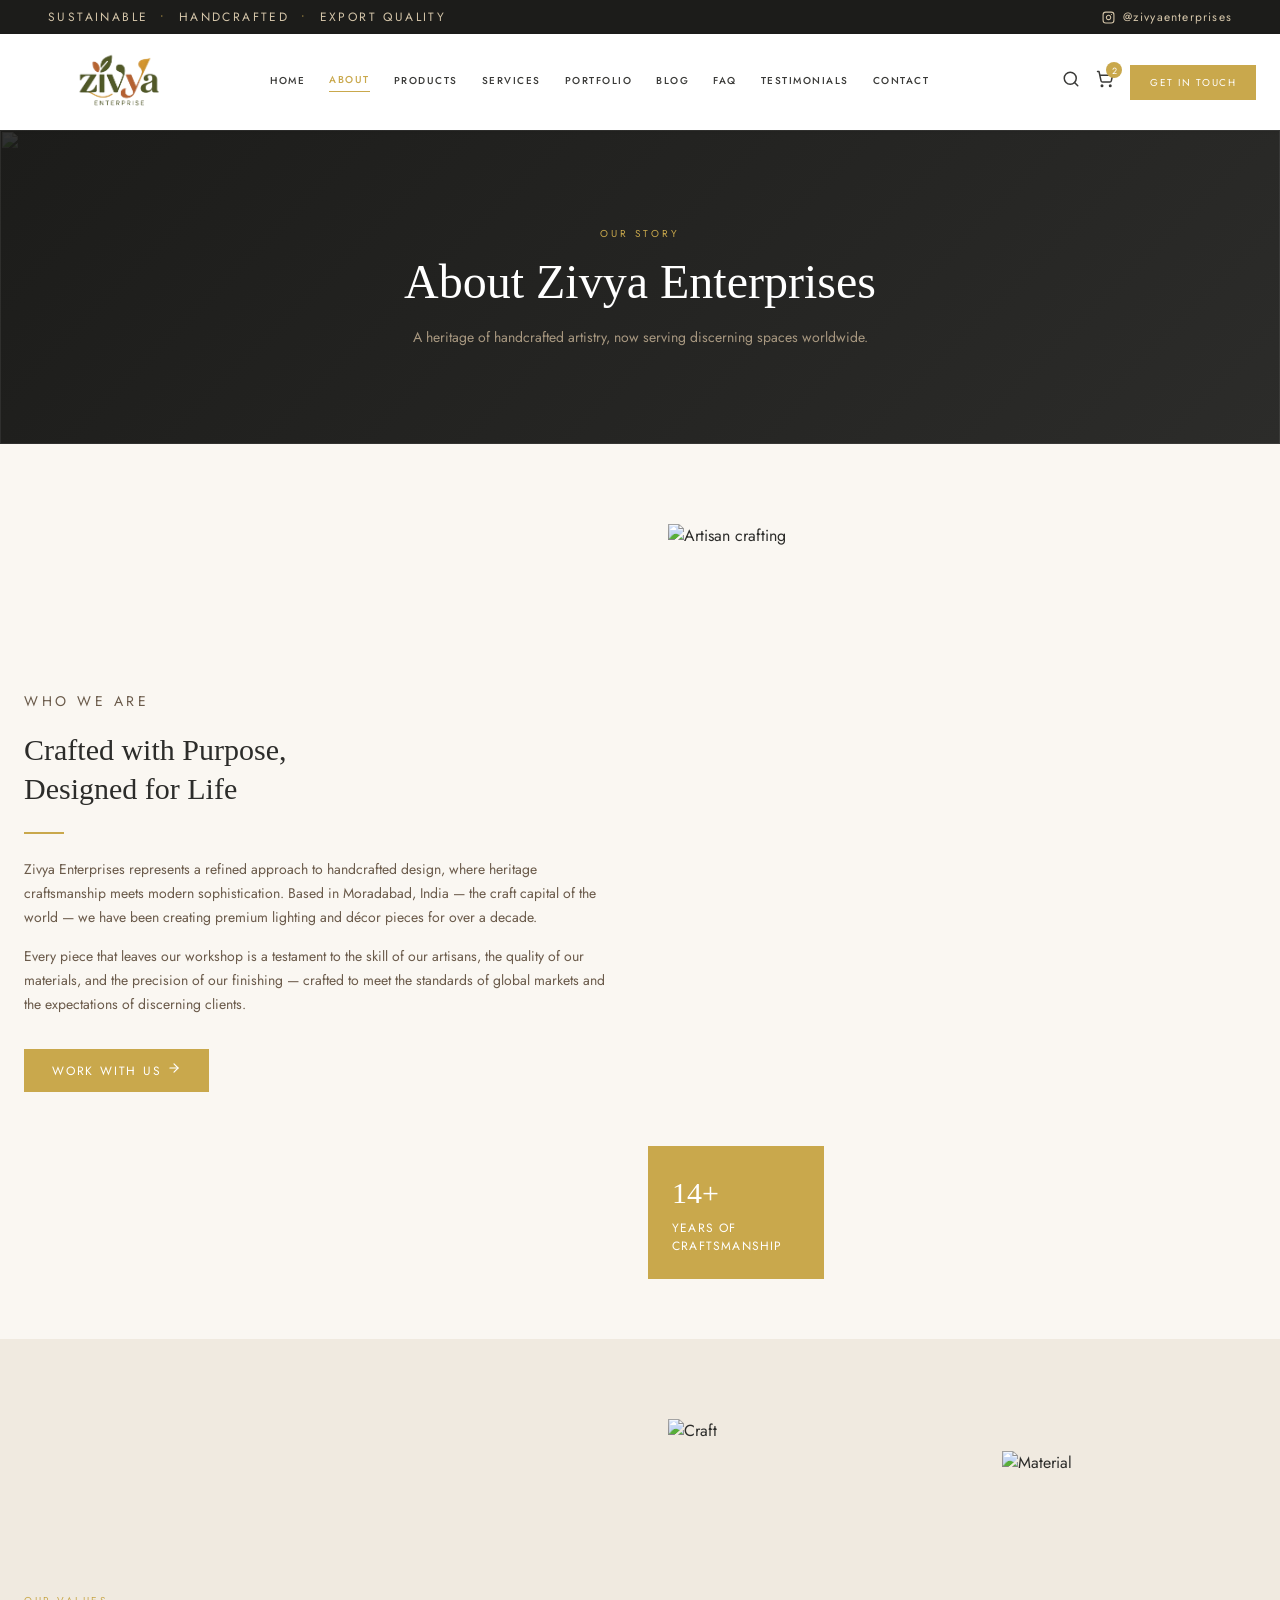
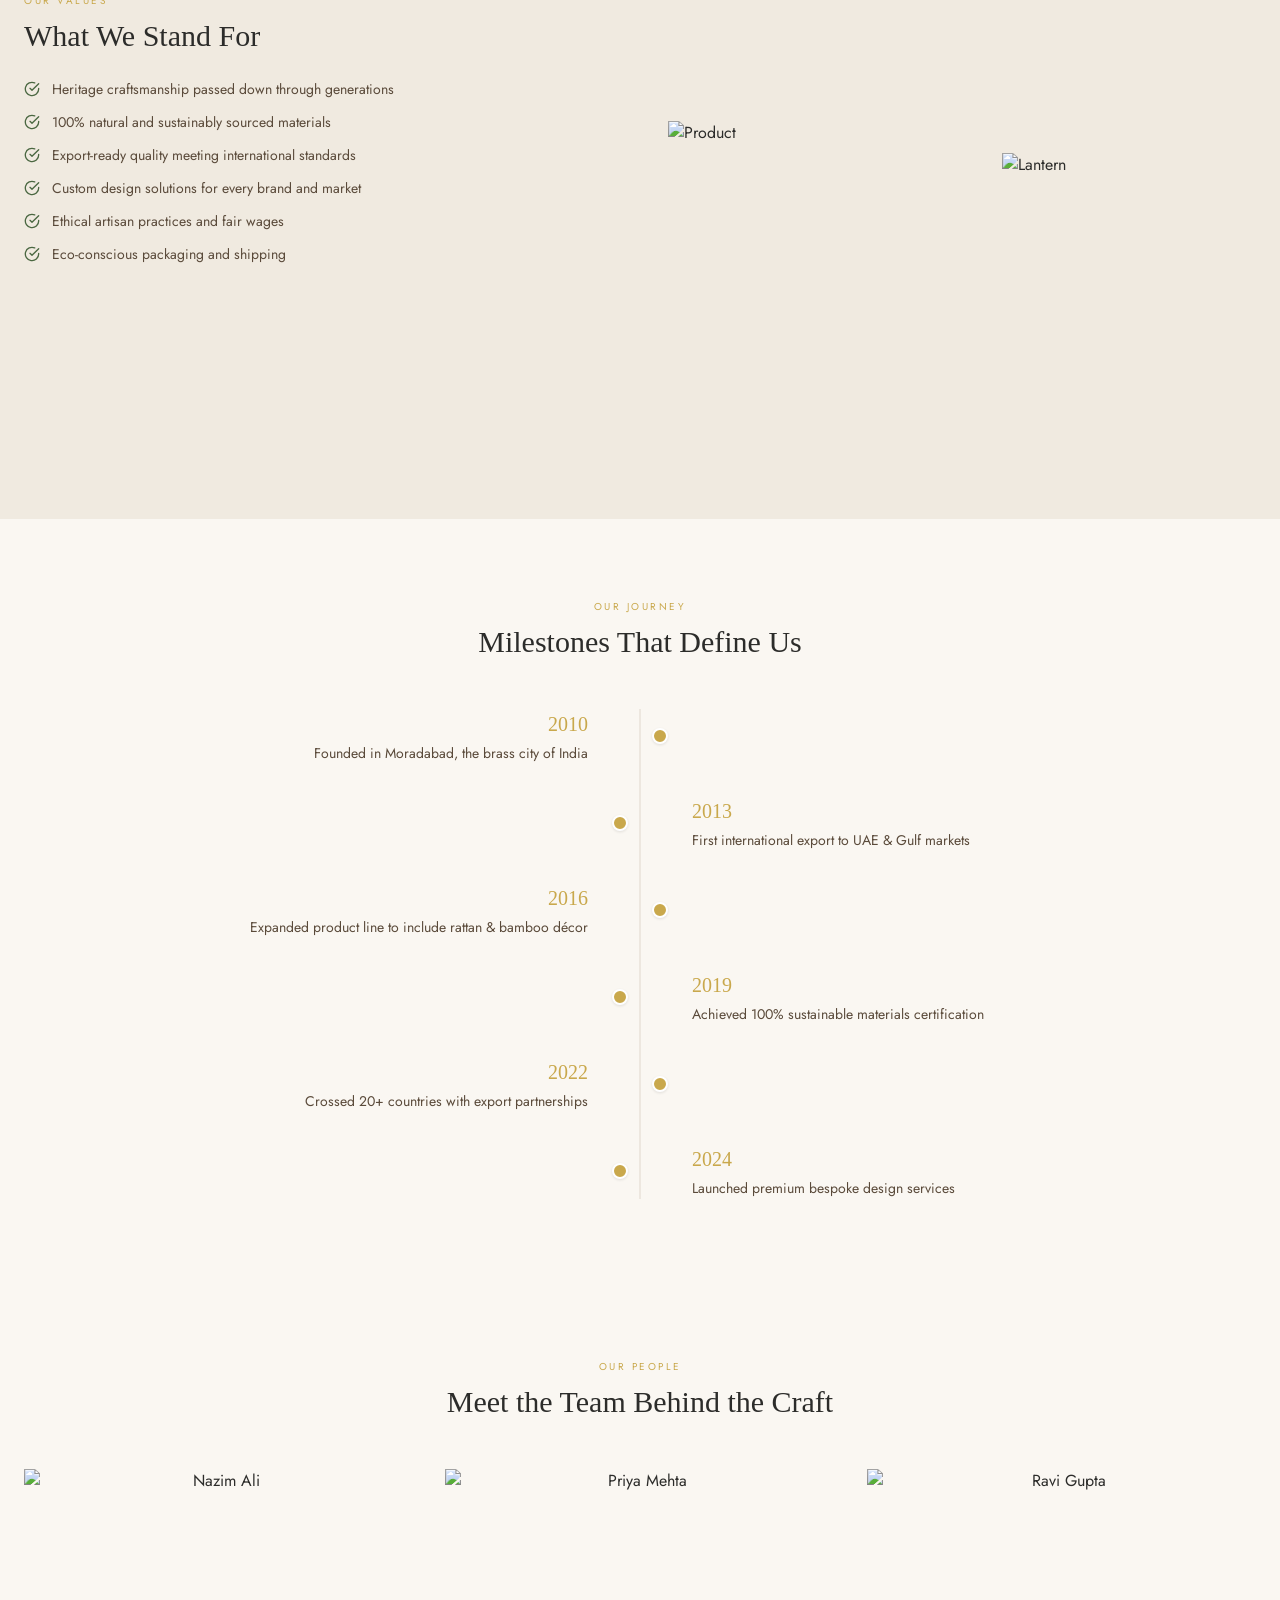
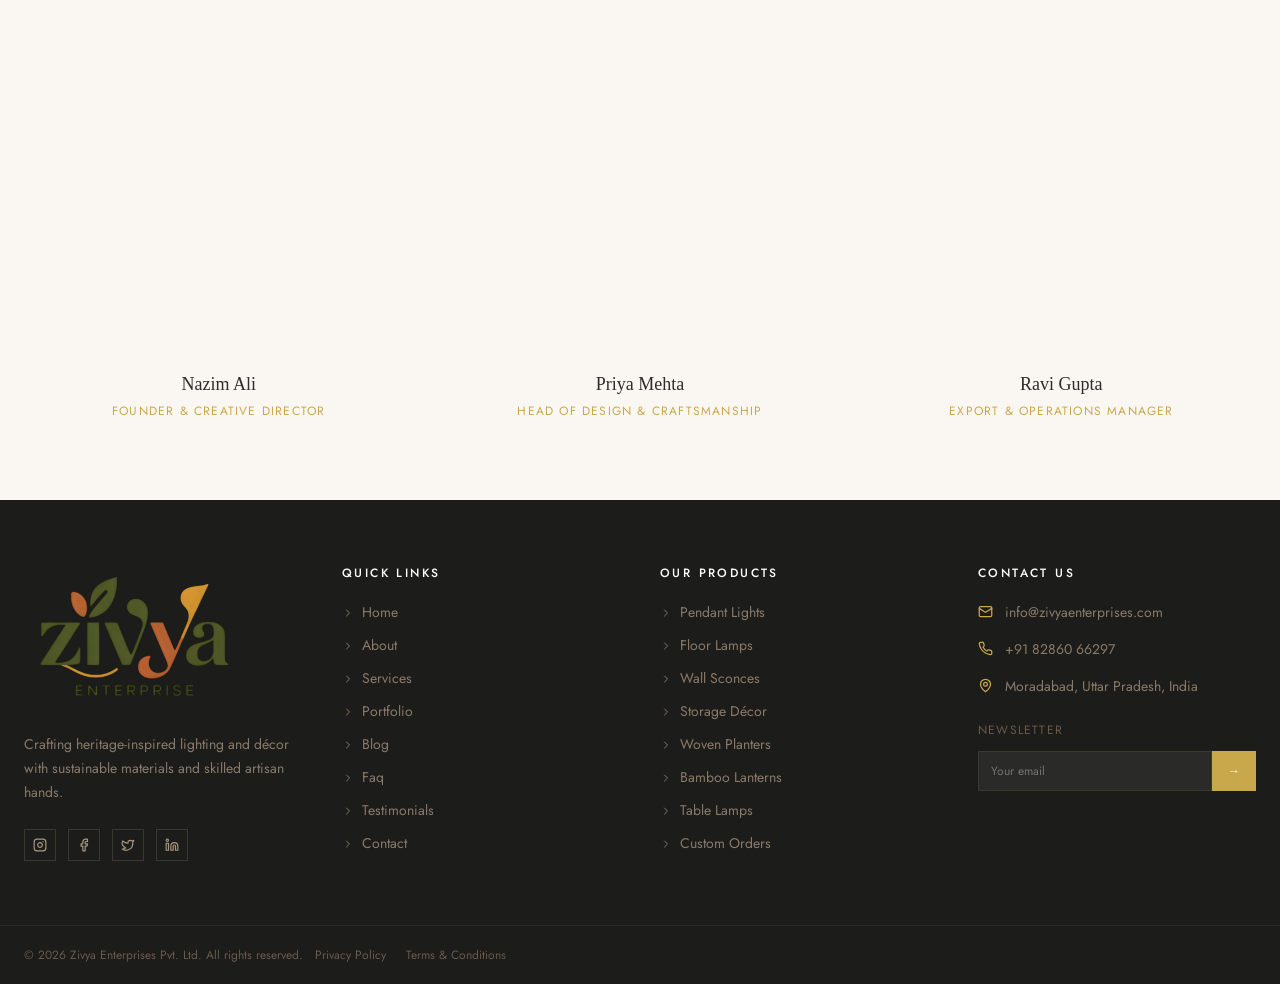
==== about.html @ ccdceca8 "First commit with all basic structure and ai content" ====
<!DOCTYPE html>
<html lang="en">
<head>
  <meta charset="UTF-8"><meta name="viewport" content="width=device-width, initial-scale=1.0">
  <title>About - Zivya Enterprises</title>
  <meta name="description" content="Learn about Zivya Enterprises - heritage craftsmanship serving discerning spaces worldwide.">
  <link rel="stylesheet" href="css/style.css"><link rel="stylesheet" href="css/pages.css">
</head>
<body data-page="about.html">
<div id="header-placeholder"></div>
<main>
  <div class="page-header"><div class="page-header-bg"><img src="https://images.unsplash.com/photo-1763978485095-1cd13f4d3cb3?crop=entropy&cs=tinysrgb&fit=max&fm=jpg&q=80&w=1080" alt=""></div><div class="container"><p class="page-header-tag">Our Story</p><h1>About Zivya Enterprises</h1><p class="page-header-sub">A heritage of handcrafted artistry, now serving discerning spaces worldwide.</p></div></div>

  <section class="about-mission"><div class="container"><div class="grid about-mission-grid" style="display:grid;gap:3.5rem;align-items:center">
    <div class="text">
      <p class="section-tag">Who We Are</p>
      <h2 class="section-title">Crafted with Purpose,<br>Designed for Life</h2>
      <div class="gold-line" style="margin-top:1.5rem"></div>
      <p style="color:#6A5A4A;font-size:.875rem;line-height:1.7;margin-bottom:1rem">Zivya Enterprises represents a refined approach to handcrafted design, where heritage craftsmanship meets modern sophistication. Based in Moradabad, India — the craft capital of the world — we have been creating premium lighting and décor pieces for over a decade.</p>
      <p style="color:#6A5A4A;font-size:.875rem;line-height:1.7;margin-bottom:2rem">Every piece that leaves our workshop is a testament to the skill of our artisans, the quality of our materials, and the precision of our finishing — crafted to meet the standards of global markets and the expectations of discerning clients.</p>
      <a href="contact.html" class="btn-gold">Work With Us ${icon('arrowRight',14)}</a>
    </div>
    <div style="position:relative">
      <img src="https://images.unsplash.com/photo-1674159085094-6f1874d7767c?crop=entropy&cs=tinysrgb&fit=max&fm=jpg&q=80&w=800" alt="Artisan crafting" style="width:100%;aspect-ratio:4/5;object-fit:cover">
      <div class="about-badge"><div class="num" style="font-family:Georgia,serif;font-size:1.875rem;margin-bottom:.25rem">14+</div><div class="label" style="font-size:.75rem;letter-spacing:.1em;text-transform:uppercase">Years of Craftsmanship</div></div>
    </div>
  </div></div></section>

  <section class="values-section"><div class="container"><div class="grid" style="display:grid;gap:3.5rem;align-items:center">
    <div>
      <p class="section-tag">Our Values</p>
      <h2 class="section-title">What We Stand For</h2>
      <ul class="values-list space-y-3" style="margin-top:1.5rem" id="values-list"></ul>
    </div>
    <div class="values-images">
      <img src="https://images.unsplash.com/photo-1760182200277-fae00dfb149f?crop=entropy&cs=tinysrgb&fit=max&fm=jpg&q=80&w=400" alt="Craft">
      <img src="https://images.unsplash.com/photo-1751564360677-e179e7b50b71?crop=entropy&cs=tinysrgb&fit=max&fm=jpg&q=80&w=400" alt="Material">
      <img src="https://images.unsplash.com/photo-1767605527576-851941ec0814?crop=entropy&cs=tinysrgb&fit=max&fm=jpg&q=80&w=400" alt="Product">
      <img src="https://images.unsplash.com/photo-1760976829563-199c2e557ba0?crop=entropy&cs=tinysrgb&fit=max&fm=jpg&q=80&w=400" alt="Lantern">
    </div>
  </div></div></section>

  <section class="timeline-section"><div class="container">
    <div class="center" style="text-align:center;margin-bottom:3rem"><p class="section-tag">Our Journey</p><h2 class="section-title">Milestones That Define Us</h2></div>
    <div class="timeline-wrap" style="position:relative"><div class="timeline-line"></div><div class="space-y-8" id="milestones"></div></div>
  </div></section>

  <section class="team-section"><div class="container">
    <div class="center" style="text-align:center;margin-bottom:3rem"><p class="section-tag">Our People</p><h2 class="section-title">Meet the Team Behind the Craft</h2></div>
    <div class="team-grid" id="team-grid"></div>
  </div></section>
</main>
<div id="footer-placeholder"></div>
<script src="js/icons.js"></script><script src="js/layout.js"></script>
<script>
document.addEventListener('DOMContentLoaded',function(){
  const values=['Heritage craftsmanship passed down through generations','100% natural and sustainably sourced materials','Export-ready quality meeting international standards','Custom design solutions for every brand and market','Ethical artisan practices and fair wages','Eco-conscious packaging and shipping'];
  document.getElementById('values-list').innerHTML=values.map(v=>`<li>${icon('checkCircle',16)}${v}</li>`).join('');

  const milestones=[{year:'2010',event:'Founded in Moradabad, the brass city of India'},{year:'2013',event:'First international export to UAE & Gulf markets'},{year:'2016',event:'Expanded product line to include rattan & bamboo décor'},{year:'2019',event:'Achieved 100% sustainable materials certification'},{year:'2022',event:'Crossed 20+ countries with export partnerships'},{year:'2024',event:'Launched premium bespoke design services'}];
  document.getElementById('milestones').innerHTML=milestones.map((m,i)=>`<div class="milestone" style="${i%2!==0?'flex-direction:row-reverse':''}"><div style="flex:1;${i%2===0?'text-align:right;padding-right:2.5rem':'text-align:left;padding-left:2.5rem'}"><div class="year">${m.year}</div><p class="event">${m.event}</p></div><div class="milestone-dot"></div><div style="flex:1;display:none" class="milestone-spacer"></div></div>`).join('');

  const team=[{name:'Nazim Ali',role:'Founder & Creative Director',image:'https://images.unsplash.com/photo-1674159085094-6f1874d7767c?crop=entropy&cs=tinysrgb&fit=max&fm=jpg&q=80&w=400'},{name:'Priya Mehta',role:'Head of Design & Craftsmanship',image:'https://images.unsplash.com/photo-1760981348070-ffa100647759?crop=entropy&cs=tinysrgb&fit=max&fm=jpg&q=80&w=400'},{name:'Ravi Gupta',role:'Export & Operations Manager',image:'https://images.unsplash.com/photo-1751564360677-e179e7b50b71?crop=entropy&cs=tinysrgb&fit=max&fm=jpg&q=80&w=400'}];
  document.getElementById('team-grid').innerHTML=team.map(t=>`<div class="team-card"><div class="img-wrap"><img src="${t.image}" alt="${t.name}"></div><h3 style="font-family:Georgia,serif">${t.name}</h3><p class="role">${t.role}</p></div>`).join('');

  // Show milestone spacers on desktop
  if(window.innerWidth>=768){document.querySelectorAll('.milestone-spacer').forEach(s=>s.style.display='block');}
});
</script>
</body>
</html>
---- css/style.css ----
/* ===== FONTS ===== */
@import url('https://fonts.googleapis.com/css2?family=Cormorant+Garamond:ital,wght@0,300;0,400;0,500;0,600;1,300;1,400&family=Jost:wght@300;400;500;600&display=swap');

/* ===== RESET ===== */
*,
*::before,
*::after {
  box-sizing: border-box;
  margin: 0;
  padding: 0;
}

html {
  font-size: 16px;
  scroll-behavior: smooth;
}

body {
  font-family: 'Jost', 'Georgia', sans-serif;
  background: #FAF7F2;
  color: #2C2C2A;
  min-height: 100vh;
  line-height: 1.5;
}

a {
  text-decoration: none;
  color: inherit;
}

ul,
ol {
  list-style: none;
}

img {
  max-width: 100%;
  display: block;
}

button,
input,
select,
textarea {
  font-family: inherit;
  font-size: inherit;
  border: none;
  outline: none;
  background: none;
}

button {
  cursor: pointer;
}

h1,
h2,
h3,
h4 {
  font-weight: 500;
}

/* ===== UTILITY ===== */
.container {
  max-width: 1280px;
  margin: 0 auto;
  padding: 0 1.5rem;
}

.text-center {
  text-align: center;
}

.flex {
  display: flex;
}

.flex-col {
  flex-direction: column;
}

.items-center {
  align-items: center;
}

.items-start {
  align-items: start;
}

.justify-center {
  justify-content: center;
}

.justify-between {
  justify-content: space-between;
}

.flex-wrap {
  flex-wrap: wrap;
}

.flex-1 {
  flex: 1;
}

.flex-shrink-0 {
  flex-shrink: 0;
}

.gap-1 {
  gap: 0.25rem;
}

.gap-2 {
  gap: 0.5rem;
}

.gap-3 {
  gap: 0.75rem;
}

.gap-4 {
  gap: 1rem;
}

.gap-5 {
  gap: 1.25rem;
}

.gap-6 {
  gap: 1.5rem;
}

.gap-7 {
  gap: 1.75rem;
}

.gap-8 {
  gap: 2rem;
}

.gap-10 {
  gap: 2.5rem;
}

.gap-14 {
  gap: 3.5rem;
}

.w-full {
  width: 100%;
}

.relative {
  position: relative;
}

.absolute {
  position: absolute;
}

.overflow-hidden {
  overflow: hidden;
}

.hidden {
  display: none;
}

.block {
  display: block;
}

.inline-block {
  display: inline-block;
}

.grid {
  display: grid;
}

.space-y-1>*+* {
  margin-top: 0.25rem;
}

.space-y-2>*+* {
  margin-top: 0.5rem;
}

.space-y-3>*+* {
  margin-top: 0.75rem;
}

.space-y-4>*+* {
  margin-top: 1rem;
}

.space-y-5>*+* {
  margin-top: 1.25rem;
}

.space-y-6>*+* {
  margin-top: 1.5rem;
}

.space-y-8>*+* {
  margin-top: 2rem;
}

.serif {
  font-family: Georgia, serif;
}

.transition-all {
  transition: all 0.3s ease;
}

.transition-colors {
  transition: color 0.3s ease, background-color 0.3s ease, border-color 0.3s ease;
}

.transition-transform {
  transition: transform 0.5s ease;
}

.transition-opacity {
  transition: opacity 0.3s ease;
}

.line-clamp-3 {
  display: -webkit-box;
  -webkit-line-clamp: 3;
  -webkit-box-orient: vertical;
  overflow: hidden;
}

/* ===== TOP BAR ===== */
.top-bar {
  background: #1C1C1A;
  color: #D4C5A9;
  padding: 0.5rem 1.5rem;
}

.top-bar .container {
  display: flex;
  align-items: center;
  justify-content: space-between;
}

.top-bar-left {
  display: flex;
  align-items: center;
  gap: 0.75rem;
  font-size: 0.75rem;
  letter-spacing: 0.2em;
  text-transform: uppercase;
}

.top-bar-dot {
  color: #C9A84C;
}

.top-bar-ig {
  display: flex;
  align-items: center;
  gap: 0.5rem;
  font-size: 0.75rem;
  letter-spacing: 0.1em;
  transition: color 0.3s;
}

.top-bar-ig:hover {
  color: #C9A84C;
}

.top-bar-ig svg {
  width: 13px;
  height: 13px;
}

@media (max-width: 520px) {
  .top-bar {
    padding: 0.5rem 1rem;
  }

  .top-bar-left {
    font-size: 0.65rem;
    letter-spacing: 0.14em;
    gap: 0.45rem;
    white-space: nowrap;
    overflow: hidden;
    text-overflow: ellipsis;
    max-width: 60%;
  }

  .top-bar-ig {
    font-size: 0.65rem;
    letter-spacing: 0.05em;
    flex-shrink: 0;
  }
}

/* ===== HEADER ===== */
.header {
  background: #fff;
  position: sticky;
  top: 0;
  z-index: 50;
  box-shadow: 0 1px 3px rgba(0, 0, 0, 0.08);
  transition: box-shadow 0.3s;
}

.header.scrolled {
  box-shadow: 0 4px 12px rgba(0, 0, 0, 0.1);
}

.header-inner {
  display: flex;
  align-items: center;
  gap: 2rem;
  padding: 1rem 1.5rem;
  max-width: 1280px;
  margin: 0 auto;
}

@media (max-width: 640px) {
  .header-inner {
    padding: 0.85rem 1rem;
    gap: 0.75rem;
  }

  .logo {
    margin-right: 0;
  }

  .logo-img {
    width: clamp(108px, 36vw, 150px);
    max-height: 54px;
  }

  .header-actions {
    gap: 0.6rem;
  }
}

/* Logo */
.logo {
  display: flex;
  align-items: center;
  margin-right: 1.5rem;
  flex-shrink: 0;
}

.logo-img {
  width: clamp(120px, 28vw, 190px);
  height: auto;
  max-height: 64px;
  object-fit: contain;
}

/* Desktop Nav */
.nav-desktop {
  display: none;
  align-items: center;
  gap: 1.5rem;
  flex: 1;
}

.nav-link {
  font-size: 10px;
  letter-spacing: 0.15em;
  font-weight: 500;
  color: #3A3A38;
  padding-bottom: 0.25rem;
  position: relative;
  transition: color 0.3s;
}

.nav-link:hover,
.nav-link.active {
  color: #C9A84C;
}

.nav-link.active {
  border-bottom: 1px solid #C9A84C;
}

/* Right Actions */
.header-actions {
  display: flex;
  align-items: center;
  gap: 1rem;
  margin-left: auto;
}

.header-btn {
  color: #3A3A38;
  transition: color 0.3s;
  position: relative;
  display: none;
}

.header-btn:hover {
  color: #C9A84C;
}

.header-btn svg {
  width: 18px;
  height: 18px;
}

.cart-badge {
  position: absolute;
  top: -8px;
  right: -8px;
  background: #C9A84C;
  color: #fff;
  font-size: 9px;
  width: 16px;
  height: 16px;
  border-radius: 50%;
  display: flex;
  align-items: center;
  justify-content: center;
}

.cta-btn {
  display: none;
  background: #C9A84C;
  color: #fff;
  font-size: 10px;
  letter-spacing: 0.15em;
  text-transform: uppercase;
  padding: 0.625rem 1.25rem;
  transition: background 0.3s;
}

.cta-btn:hover {
  background: #B8963E;
}

.hamburger {
  color: #3A3A38;
  display: block;
}

.hamburger svg {
  width: 22px;
  height: 22px;
}

/* Mobile Menu */
.mobile-menu {
  display: none;
  background: #fff;
  border-top: 1px solid #E8E0D4;
  padding: 1rem 1.5rem;
}

.mobile-menu.open {
  display: block;
}

.mobile-menu a {
  display: block;
  padding: 0.75rem 0;
  font-size: 0.875rem;
  letter-spacing: 0.1em;
  border-bottom: 1px solid #F0EAE0;
  color: #3A3A38;
}

.mobile-menu a.active {
  color: #C9A84C;
}

.mobile-cta {
  margin-top: 1rem;
  display: block;
  width: 100%;
  text-align: center;
  background: #C9A84C;
  color: #fff;
  font-size: 0.75rem;
  letter-spacing: 0.1em;
  text-transform: uppercase;
  padding: 0.75rem;
}

/* ===== FOOTER ===== */
.footer {
  background: #1C1C1A;
  color: #A89880;
}

.footer-grid {
  display: grid;
  grid-template-columns: 1fr;
  gap: 2.5rem;
  padding: 4rem 1.5rem;
  max-width: 1280px;
  margin: 0 auto;
}

.footer-brand-name {
  font-family: Georgia, serif;
  color: #fff;
  font-size: 1.125rem;
}

.footer-logo-wrap {
  display: inline-flex;
  margin-bottom: 1rem;
}

.footer-logo-img {
  width: clamp(150px, 35vw, 220px);
  height: auto;
  object-fit: contain;
}

.footer-brand-sub {
  color: #4A6741;
  font-size: 7px;
  letter-spacing: 0.25em;
  text-transform: uppercase;
}

.footer-desc {
  font-size: 0.875rem;
  line-height: 1.7;
  color: #8A7A6A;
  margin-bottom: 1.5rem;
}

.footer-socials {
  display: flex;
  gap: 0.75rem;
}

.footer-social {
  width: 32px;
  height: 32px;
  border: 1px solid #3A3830;
  display: flex;
  align-items: center;
  justify-content: center;
  transition: all 0.3s;
}

.footer-social:hover {
  border-color: #C9A84C;
  color: #C9A84C;
}

.footer-social svg {
  width: 14px;
  height: 14px;
}

.footer h4 {
  color: #fff;
  font-size: 0.75rem;
  letter-spacing: 0.2em;
  text-transform: uppercase;
  margin-bottom: 1.25rem;
}

.footer-link {
  font-size: 0.875rem;
  color: #8A7A6A;
  display: flex;
  align-items: center;
  gap: 0.5rem;
  transition: color 0.3s;
}

.footer-link:hover {
  color: #C9A84C;
}

.footer-link svg {
  width: 12px;
  height: 12px;
}

.footer-contact-item {
  display: flex;
  gap: 0.75rem;
  font-size: 0.875rem;
  color: #8A7A6A;
}

.footer-contact-item svg {
  color: #C9A84C;
  flex-shrink: 0;
  width: 15px;
  height: 15px;
  margin-top: 2px;
}

.footer-newsletter-label {
  font-size: 0.75rem;
  color: #6A5A4A;
  margin-bottom: 0.75rem;
  letter-spacing: 0.1em;
  text-transform: uppercase;
}

.footer-newsletter {
  display: flex;
}

.footer-newsletter input {
  flex: 1;
  background: #2A2A28;
  color: #fff;
  font-size: 0.75rem;
  padding: 0.625rem 0.75rem;
  border: 1px solid #3A3830;
  outline: none;
  transition: border-color 0.3s;
}

.footer-newsletter input:focus {
  border-color: #C9A84C;
}

.footer-newsletter button {
  background: #C9A84C;
  color: #fff;
  font-size: 0.75rem;
  padding: 0.625rem 1rem;
  transition: background 0.3s;
}

.footer-newsletter button:hover {
  background: #B8963E;
}

.footer-bottom {
  border-top: 1px solid #2A2A28;
}

.footer-bottom-inner {
  max-width: 1280px;
  margin: 0 auto;
  padding: 1.25rem 1.5rem;
  display: flex;
  flex-direction: column;
  align-items: center;
  gap: 0.75rem;
}

.footer-copy {
  font-size: 0.75rem;
  color: #6A5A4A;
}

.footer-legal {
  display: flex;
  gap: 1.25rem;
}

.footer-legal a {
  font-size: 0.75rem;
  color: #6A5A4A;
  transition: color 0.3s;
}

.footer-legal a:hover {
  color: #C9A84C;
}

/* ===== PAGE HEADER (shared across pages) ===== */
.page-header {
  position: relative;
  padding: 6rem 0;
  background: linear-gradient(135deg, #1C1C1A 0%, #2C2C2A 100%);
  overflow: hidden;
}

.page-header-bg {
  position: absolute;
  inset: 0;
  opacity: 0.1;
}

.page-header-bg img {
  width: 100%;
  height: 100%;
  object-fit: cover;
}

.page-header .container {
  position: relative;
  text-align: center;
}

.page-header-tag {
  color: #C9A84C;
  font-size: 10px;
  letter-spacing: 0.3em;
  text-transform: uppercase;
  margin-bottom: 0.75rem;
}

.page-header h1 {
  font-family: Georgia, serif;
  color: #fff;
  font-size: 2.5rem;
  line-height: 1.2;
  margin-bottom: 1rem;
}

.page-header-sub {
  color: #A89880;
  font-size: 0.875rem;
  max-width: 36rem;
  margin: 0 auto;
}

/* ===== BUTTONS ===== */
.btn-gold {
  background: #C9A84C;
  color: #fff;
  font-size: 0.75rem;
  letter-spacing: 0.15em;
  text-transform: uppercase;
  padding: 0.75rem 1.75rem;
  transition: background 0.3s;
  display: inline-flex;
  align-items: center;
  gap: 0.5rem;
}

.btn-gold:hover {
  background: #B8963E;
}

.btn-outline-gold {
  border: 1px solid #C9A84C;
  color: #C9A84C;
  font-size: 0.75rem;
  letter-spacing: 0.15em;
  text-transform: uppercase;
  padding: 0.75rem 1.5rem;
  transition: all 0.3s;
  display: inline-flex;
  align-items: center;
  gap: 0.5rem;
}

.btn-outline-gold:hover {
  background: #C9A84C;
  color: #fff;
}

.btn-outline-white {
  border: 1px solid rgba(255, 255, 255, 0.4);
  color: #fff;
  font-size: 0.75rem;
  letter-spacing: 0.15em;
  text-transform: uppercase;
  padding: 0.75rem 1.5rem;
  transition: all 0.3s;
  display: inline-flex;
  align-items: center;
  gap: 0.5rem;
}

.btn-outline-white:hover {
  border-color: #fff;
}

.link-gold {
  color: #C9A84C;
  font-size: 10px;
  letter-spacing: 0.1em;
  text-transform: uppercase;
  display: inline-flex;
  align-items: center;
  gap: 0.375rem;
  transition: gap 0.3s;
}

.link-gold:hover {
  gap: 0.75rem;
}

.link-gold svg {
  width: 12px;
  height: 12px;
}

/* ===== SECTION LABEL ===== */
.section-tag {
  color: #C9A84C;
  font-size: 10px;
  letter-spacing: 0.25em;
  text-transform: uppercase;
  margin-bottom: 0.5rem;
}

.section-title {
  font-family: Georgia, serif;
  color: #2C2C2A;
  font-size: 1.875rem;
  line-height: 1.3;
}

.gold-line {
  width: 2.5rem;
  height: 2px;
  background: #C9A84C;
  margin-bottom: 1.5rem;
}

/* ===== HERO ===== */
.hero {
  position: relative;
  height: 85vh;
  min-height: 560px;
  overflow: hidden;
}

.hero-img {
  position: absolute;
  inset: 0;
  width: 100%;
  height: 100%;
  object-fit: cover;
  transition: opacity 0.7s;
}

.hero-overlay {
  position: absolute;
  inset: 0;
  background: linear-gradient(to right, rgba(28, 28, 26, 0.85), rgba(28, 28, 26, 0.5), transparent);
}

.hero-content {
  position: relative;
  height: 100%;
  max-width: 1280px;
  margin: 0 auto;
  padding: 0 1.5rem;
  display: flex;
  align-items: center;
}

.hero-slides-nav {
  position: absolute;
  left: 1.5rem;
  top: 50%;
  transform: translateY(-50%);
  display: flex;
  flex-direction: column;
  gap: 1rem;
}

.hero-slide-num {
  font-size: 0.75rem;
  letter-spacing: 0.1em;
  color: rgba(255, 255, 255, 0.4);
  background: none;
  border: none;
  cursor: pointer;
  transition: color 0.3s;
}

.hero-slide-num.active {
  color: #C9A84C;
}

.hero-slide-line {
  width: 1px;
  height: 3rem;
  background: rgba(255, 255, 255, 0.2);
  margin: 0.25rem auto 0;
}

.hero-text {
  margin-left: 3rem;
  max-width: 36rem;
}

.hero-tag {
  color: #C9A84C;
  font-size: 0.75rem;
  letter-spacing: 0.25em;
  text-transform: uppercase;
  margin-bottom: 0.75rem;
}

.hero h1 {
  font-family: Georgia, serif;
  color: #fff;
  font-size: 2.5rem;
  line-height: 1.15;
  margin-bottom: 1.25rem;
  white-space: pre-line;
}

.hero-sub {
  color: #C4B5A0;
  font-size: 0.875rem;
  line-height: 1.7;
  margin-bottom: 2rem;
  white-space: pre-line;
}

.hero-btns {
  display: flex;
  flex-wrap: wrap;
  gap: 1rem;
}

.hero-arrows {
  position: absolute;
  bottom: 2rem;
  right: 2rem;
  display: flex;
  gap: 0.5rem;
}

.hero-arrow {
  width: 40px;
  height: 40px;
  border: 1px solid rgba(255, 255, 255, 0.3);
  color: #fff;
  display: flex;
  align-items: center;
  justify-content: center;
  background: none;
  cursor: pointer;
  transition: all 0.3s;
}

.hero-arrow:hover {
  border-color: #C9A84C;
  color: #C9A84C;
}

.hero-arrow svg {
  width: 16px;
  height: 16px;
}

.play-icon {
  width: 20px;
  height: 20px;
  border: 1px solid rgba(255, 255, 255, 0.6);
  border-radius: 50%;
  display: flex;
  align-items: center;
  justify-content: center;
}

.play-icon svg {
  width: 8px;
  height: 8px;
}

/* ===== FEATURES STRIP ===== */
.features-strip {
  background: #F0EAE0;
  border-bottom: 1px solid #E0D8CC;
}

.features-grid {
  display: grid;
  grid-template-columns: repeat(2, 1fr);
  gap: 1.5rem;
  padding: 2.5rem 1.5rem;
  max-width: 1280px;
  margin: 0 auto;
}

.feature-item {
  display: flex;
  align-items: flex-start;
  gap: 1rem;
}

.feature-icon {
  width: 40px;
  height: 40px;
  border-radius: 50%;
  background: rgba(74, 103, 65, 0.1);
  display: flex;
  align-items: center;
  justify-content: center;
  flex-shrink: 0;
}

.feature-icon svg {
  width: 18px;
  height: 18px;
  color: #4A6741;
}

.feature-title {
  color: #2C2C2A;
  font-size: 0.75rem;
  letter-spacing: 0.12em;
  text-transform: uppercase;
  margin-bottom: 0.25rem;
}

.feature-desc {
  color: #7A6A58;
  font-size: 0.75rem;
  line-height: 1.7;
}

/* ===== COLLECTION ===== */
.collection-section {
  padding: 5rem 0;
}

.collection-grid {
  display: grid;
  grid-template-columns: 1fr;
  gap: 2.5rem;
}

.cat-list button {
  width: 100%;
  text-align: left;
  font-size: 0.875rem;
  padding: 0.625rem 0.75rem;
  display: flex;
  align-items: center;
  justify-content: space-between;
  transition: all 0.3s;
  color: #5A4A3A;
}

.cat-list button:hover {
  background: #F0EAE0;
}

.cat-list button.active {
  background: #2C2C2A;
  color: #fff;
}

.cat-list button svg {
  width: 14px;
  height: 14px;
}

.products-mini-grid {
  display: grid;
  grid-template-columns: repeat(2, 1fr);
  gap: 1rem;
}

.product-card {
  overflow: hidden;
}

.product-card-img {
  overflow: hidden;
  background: #F0EAE0;
  aspect-ratio: 1/1;
}

.product-card-img img {
  width: 100%;
  height: 100%;
  object-fit: cover;
  transition: transform 0.5s;
}

.product-card:hover .product-card-img img {
  transform: scale(1.05);
}

.product-card h3 {
  color: #2C2C2A;
  font-size: 0.875rem;
  margin-bottom: 0.125rem;
  margin-top: 0.75rem;
}

.product-card .cat {
  color: #9A8A7A;
  font-size: 0.75rem;
  margin-bottom: 0.5rem;
}

.why-choose p {
  color: #7A6A58;
  font-size: 0.875rem;
  line-height: 1.7;
  margin-bottom: 1.5rem;
}

.testimonial-mini {
  margin-top: 2.5rem;
  padding-top: 2rem;
  border-top: 1px solid #E0D8CC;
}

.testimonial-mini .quote {
  font-family: Georgia, serif;
  font-size: 2.5rem;
  color: #C9A84C;
  margin-bottom: 0.75rem;
  line-height: 1;
}

.testimonial-mini .review {
  color: #5A4A3A;
  font-size: 0.875rem;
  line-height: 1.7;
  font-style: italic;
}

.testimonial-mini .author {
  color: #9A8A7A;
  font-size: 0.75rem;
  margin-top: 0.75rem;
}

.stars {
  display: flex;
  gap: 0.25rem;
  margin-top: 0.5rem;
}

.stars svg {
  width: 11px;
  height: 11px;
  color: #C9A84C;
  fill: #C9A84C;
}

/* ===== OUR STORY + STATS ===== */
.story-stats {
  display: grid;
  grid-template-columns: 1fr;
}

.story-panel {
  position: relative;
  overflow: hidden;
  min-height: 400px;
  display: flex;
  align-items: flex-end;
  background: #2C2C2A;
}

.story-panel img {
  position: absolute;
  inset: 0;
  width: 100%;
  height: 100%;
  object-fit: cover;
  opacity: 0.4;
}

.story-panel-content {
  position: relative;
  padding: 2.5rem;
}

.story-panel h2 {
  font-family: Georgia, serif;
  color: #fff;
  font-size: 1.875rem;
  line-height: 1.3;
  margin-bottom: 1rem;
}

.story-panel p {
  color: #B0A090;
  font-size: 0.875rem;
  line-height: 1.7;
  margin-bottom: 2rem;
  max-width: 24rem;
}

.stats-panel {
  background: #F5F0E8;
  display: flex;
  flex-direction: column;
  justify-content: center;
  padding: 2.5rem;
}

.stats-grid {
  display: grid;
  grid-template-columns: repeat(2, 1fr);
  gap: 2rem;
}

.stat-item {
  text-align: center;
}

.stat-value {
  font-family: Georgia, serif;
  color: #2C2C2A;
  font-size: 2.5rem;
  margin-bottom: 0.5rem;
}

.stat-label {
  color: #9A8A7A;
  font-size: 0.75rem;
  letter-spacing: 0.1em;
  text-transform: uppercase;
}

.leaf-deco {
  margin-top: 2.5rem;
  display: flex;
  justify-content: center;
}

/* ===== CTA BANNER ===== */
.cta-banner {
  position: relative;
  padding: 5rem 0;
  background: #2C2C2A;
  overflow: hidden;
}

.cta-banner .pattern {
  position: absolute;
  inset: 0;
  opacity: 0.05;
}

.cta-banner .container {
  position: relative;
  text-align: center;
  max-width: 48rem;
  margin: 0 auto;
  padding: 0 1.5rem;
}

.cta-banner h2 {
  font-family: Georgia, serif;
  color: #fff;
  font-size: 1.875rem;
  line-height: 1.3;
  margin-bottom: 1.5rem;
}

.cta-banner>.container>p {
  color: #A89880;
  font-size: 0.875rem;
  margin-bottom: 2rem;
}

.cta-btns {
  display: flex;
  flex-wrap: wrap;
  gap: 1rem;
  justify-content: center;
}

/* ===== RESPONSIVE ===== */
@media (min-width: 640px) {
  .header-btn {
    display: block;
  }

  .footer-bottom-inner {
    flex-direction: row;
  }
}

@media (min-width: 768px) {
  .cta-btn {
    display: flex;
  }

  .page-header h1 {
    font-size: 3rem;
  }

  .hero h1 {
    font-size: 3rem;
  }

  .story-stats {
    grid-template-columns: repeat(2, 1fr);
  }

  .footer-grid {
    grid-template-columns: repeat(2, 1fr);
  }

  .cta-banner h2 {
    font-size: 2.25rem;
  }
}

@media (min-width: 1024px) {
  .nav-desktop {
    display: flex;
  }

  .hamburger {
    display: none;
  }

  .features-grid {
    grid-template-columns: repeat(4, 1fr);
  }

  .collection-grid {
    grid-template-columns: 200px 1fr 260px;
  }

  .footer-grid {
    grid-template-columns: repeat(4, 1fr);
  }

  .hero h1 {
    font-size: 3.75rem;
  }

  .stat-value {
    font-size: 3rem;
  }

  .story-panel-content {
    padding: 3.5rem;
  }

  .stats-panel {
    padding: 3.5rem;
  }
}
---- css/pages.css ----
/* ===== ABOUT PAGE ===== */
.about-mission {
  padding: 5rem 0
}

.about-mission .grid {
  display: grid;
  gap: 3.5rem;
  align-items: center
}

.about-mission .text .gold-line {
  margin-top: 1.5rem
}

.about-mission .text p {
  color: #6A5A4A;
  font-size: .875rem;
  line-height: 1.7;
  margin-bottom: 1rem
}

.about-img-wrap {
  position: relative
}

.about-img-wrap img {
  width: 100%;
  aspect-ratio: 4/5;
  object-fit: cover
}

.about-badge {
  position: absolute;
  bottom: -1.25rem;
  left: -1.25rem;
  background: #C9A84C;
  color: #fff;
  padding: 1.5rem;
  width: 11rem
}

.about-badge .num {
  font-family: Georgia, serif;
  font-size: 1.875rem;
  margin-bottom: .25rem
}

.about-badge .label {
  font-size: .75rem;
  letter-spacing: .1em;
  text-transform: uppercase
}

.values-section {
  background: #F0EAE0;
  padding: 5rem 0
}

.values-section .grid {
  display: grid;
  gap: 3.5rem;
  align-items: center
}

.values-list li {
  display: flex;
  align-items: flex-start;
  gap: .75rem;
  font-size: .875rem;
  color: #5A4A3A
}

.values-list li svg {
  color: #4A6741;
  flex-shrink: 0;
  width: 16px;
  height: 16px;
  margin-top: 2px
}

.values-images {
  display: grid;
  grid-template-columns: 1fr 1fr;
  gap: 1rem
}

.values-images img {
  width: 100%;
  aspect-ratio: 1/1;
  object-fit: cover
}

.values-images img:nth-child(2) {
  margin-top: 2rem
}

.values-images img:nth-child(3) {
  margin-top: -2rem
}

.timeline-section {
  padding: 5rem 0
}

.timeline-section .center {
  text-align: center;
  margin-bottom: 3rem
}

.timeline-wrap {
  position: relative
}

.timeline-line {
  display: none;
  position: absolute;
  left: 50%;
  top: 0;
  bottom: 0;
  width: 1px;
  background: #E0D8CC;
  transform: translateX(-50%)
}

.milestone {
  display: flex;
  flex-direction: column;
  gap: 1.5rem;
  align-items: center
}

.milestone .year {
  font-family: Georgia, serif;
  color: #C9A84C;
  font-size: 1.25rem;
  margin-bottom: .25rem
}

.milestone .event {
  color: #5A4A3A;
  font-size: .875rem
}

.milestone-dot {
  width: 1rem;
  height: 1rem;
  border-radius: 50%;
  background: #C9A84C;
  flex-shrink: 0;
  position: relative;
  z-index: 1;
  border: 2px solid #fff;
  box-shadow: 0 1px 3px rgba(0, 0, 0, .1)
}

.team-section {
  background: #FAF7F2;
  padding: 5rem 0
}

.team-section .center {
  text-align: center;
  margin-bottom: 3rem
}

.team-grid {
  display: grid;
  gap: 2rem
}

.team-card {
  text-align: center
}

.team-card .img-wrap {
  overflow: hidden;
  margin-bottom: 1rem
}

.team-card img {
  width: 100%;
  aspect-ratio: 4/5;
  object-fit: cover;
  transition: transform .5s
}

.team-card:hover img {
  transform: scale(1.05)
}

.team-card h3 {
  font-family: Georgia, serif;
  color: #2C2C2A;
  font-size: 1.125rem;
  margin-bottom: .25rem
}

.team-card .role {
  color: #C9A84C;
  font-size: .75rem;
  letter-spacing: .1em;
  text-transform: uppercase
}

/* ===== PRODUCTS PAGE ===== */
.filter-bar {
  background: #F0EAE0;
  border-bottom: 1px solid #E0D8CC
}

.filter-bar-inner {
  max-width: 1280px;
  margin: 0 auto;
  padding: 1.25rem 1.5rem;
  display: flex;
  flex-wrap: wrap;
  align-items: center;
  gap: 1rem;
  justify-content: space-between
}

.filter-cats {
  display: flex;
  flex-wrap: wrap;
  gap: .5rem
}

.filter-btn {
  font-size: .75rem;
  letter-spacing: .1em;
  text-transform: uppercase;
  padding: .5rem 1rem;
  border: 1px solid #C8B89A;
  color: #5A4A3A;
  transition: all .3s;
  cursor: pointer;
  background: none
}

.filter-btn:hover {
  border-color: #2C2C2A
}

.filter-btn.active {
  background: #2C2C2A;
  color: #fff;
  border-color: #2C2C2A
}

.filter-toggle {
  display: flex;
  align-items: center;
  gap: .5rem;
  font-size: .75rem;
  letter-spacing: .1em;
  text-transform: uppercase;
  color: #5A4A3A;
  border: 1px solid #C8B89A;
  padding: .5rem 1rem;
  cursor: pointer;
  background: none;
  transition: all .3s
}

.filter-toggle:hover {
  border-color: #2C2C2A
}

.material-filters {
  max-width: 1280px;
  margin: 0 auto;
  padding: 0 1.5rem 1.25rem;
  display: none;
  align-items: center;
  gap: 1rem;
  flex-wrap: wrap
}

.material-filters.open {
  display: flex
}

.material-filters .label {
  font-size: .75rem;
  color: #9A8A7A;
  text-transform: uppercase;
  letter-spacing: .1em
}

.mat-btn {
  font-size: .75rem;
  padding: .375rem .75rem;
  border-radius: 9999px;
  border: 1px solid #C8B89A;
  color: #5A4A3A;
  cursor: pointer;
  background: none;
  transition: all .3s
}

.mat-btn:hover {
  border-color: #C9A84C
}

.mat-btn.active {
  background: #C9A84C;
  color: #fff;
  border-color: #C9A84C
}

.clear-btn {
  display: inline-flex;
  align-items: center;
  gap: .25rem;
  font-size: .75rem;
  color: #dc2626;
  cursor: pointer;
  background: none;
  border: none;
  margin-left: .5rem;
  transition: color .3s
}

.clear-btn:hover {
  color: #991b1b
}

.products-section {
  padding: 4rem 0
}

.products-count {
  color: #9A8A7A;
  font-size: .75rem;
  margin-bottom: 2rem;
  letter-spacing: .05em
}

.products-grid {
  display: grid;
  grid-template-columns: repeat(2, 1fr);
  gap: 1.5rem
}

.prod-card {
  position: relative
}

.prod-card .img-wrap {
  position: relative;
  overflow: hidden;
  background: #F0EAE0;
  aspect-ratio: 1/1
}

.prod-card .img-wrap img {
  width: 100%;
  height: 100%;
  object-fit: cover;
  transition: transform .5s
}

.prod-card:hover .img-wrap img {
  transform: scale(1.05)
}

.prod-badge {
  position: absolute;
  top: .75rem;
  left: .75rem;
  background: #C9A84C;
  color: #fff;
  font-size: 9px;
  letter-spacing: .1em;
  text-transform: uppercase;
  padding: .25rem .5rem
}

.prod-hover-overlay {
  position: absolute;
  inset: 0;
  background: rgba(44, 44, 42, 0);
  display: flex;
  align-items: flex-end;
  justify-content: center;
  padding-bottom: 1rem;
  opacity: 0;
  transition: all .3s
}

.prod-card:hover .prod-hover-overlay {
  background: rgba(44, 44, 42, .2);
  opacity: 1
}

.prod-hover-btn {
  background: #fff;
  color: #2C2C2A;
  font-size: 10px;
  letter-spacing: .1em;
  text-transform: uppercase;
  padding: .625rem 1.25rem;
  transition: all .3s
}

.prod-hover-btn:hover {
  background: #C9A84C;
  color: #fff
}

.prod-card .info {
  padding-top: 1rem
}

.prod-card .info .cat {
  color: #9A8A7A;
  font-size: 10px;
  letter-spacing: .1em;
  text-transform: uppercase;
  margin-bottom: .125rem
}

.prod-card .info h3 {
  color: #2C2C2A;
  font-size: .875rem;
  margin-bottom: .25rem
}

.prod-card .info .price-row {
  display: flex;
  align-items: center;
  justify-content: space-between
}

.prod-card .info .price {
  font-family: Georgia, serif;
  color: #C9A84C;
  font-size: 1rem
}

.custom-order-cta {
  margin-top: 4rem;
  background: #2C2C2A;
  padding: 2.5rem;
  text-align: center
}

.custom-order-cta h3 {
  font-family: Georgia, serif;
  color: #fff;
  font-size: 1.5rem;
  margin-bottom: 1rem
}

.custom-order-cta p {
  color: #A89880;
  font-size: .875rem;
  margin-bottom: 1.5rem;
  max-width: 28rem;
  margin-left: auto;
  margin-right: auto
}

.no-products {
  text-align: center;
  padding: 5rem 0;
  color: #9A8A7A
}

/* ===== SERVICES PAGE ===== */
.services-grid-section {
  padding: 5rem 0
}

.services-grid-section .center {
  text-align: center;
  margin-bottom: 3.5rem
}

.services-grid {
  display: grid;
  gap: 2rem
}

.service-card {
  background: #FAF7F2;
  padding: 2rem;
  border: 1px solid #E8E0D4;
  transition: all .3s
}

.service-card:hover {
  border-color: #C9A84C;
  box-shadow: 0 10px 30px rgba(0, 0, 0, .08)
}

.service-icon {
  width: 3rem;
  height: 3rem;
  background: rgba(74, 103, 65, .1);
  display: flex;
  align-items: center;
  justify-content: center;
  margin-bottom: 1.25rem;
  transition: background .3s
}

.service-card:hover .service-icon {
  background: rgba(201, 168, 76, .1)
}

.service-icon svg {
  width: 22px;
  height: 22px;
  color: #4A6741;
  transition: color .3s
}

.service-card:hover .service-icon svg {
  color: #C9A84C
}

.service-card h3 {
  font-family: Georgia, serif;
  color: #2C2C2A;
  font-size: 1.25rem;
  margin-bottom: .75rem
}

.service-card>p {
  color: #7A6A58;
  font-size: .875rem;
  line-height: 1.7;
  margin-bottom: 1.25rem
}

.service-features li {
  display: flex;
  align-items: center;
  gap: .5rem;
  font-size: .75rem;
  color: #5A4A3A
}

.service-features .dot {
  width: 4px;
  height: 4px;
  border-radius: 50%;
  background: #C9A84C;
  flex-shrink: 0
}

.process-section {
  background: #F0EAE0;
  padding: 5rem 0
}

.process-section .center {
  text-align: center;
  margin-bottom: 3.5rem
}

.process-grid {
  display: grid;
  gap: 2rem
}

.process-item {
  display: flex;
  gap: 1.25rem
}

.process-num {
  font-family: Georgia, serif;
  color: #C9A84C;
  font-size: 1.875rem;
  flex-shrink: 0;
  line-height: 1
}

.process-item h3 {
  color: #2C2C2A;
  font-size: .875rem;
  letter-spacing: .1em;
  text-transform: uppercase;
  margin-bottom: .5rem
}

.process-item p {
  color: #7A6A58;
  font-size: .875rem;
  line-height: 1.7
}

.services-cta {
  background: #2C2C2A;
  padding: 5rem 0
}

.services-cta .container {
  max-width: 48rem;
  text-align: center
}

.services-cta h2 {
  font-family: Georgia, serif;
  color: #fff;
  font-size: 1.875rem;
  line-height: 1.3;
  margin-bottom: 1.25rem
}

.services-cta>div>p {
  color: #A89880;
  font-size: .875rem;
  margin-bottom: 2rem
}

/* ===== PORTFOLIO PAGE ===== */
.portfolio-filters {
  background: #F0EAE0;
  border-bottom: 1px solid #E0D8CC
}

.portfolio-filters-inner {
  max-width: 1280px;
  margin: 0 auto;
  padding: 1.25rem 1.5rem;
  display: flex;
  flex-wrap: wrap;
  gap: .75rem
}

.masonry-section {
  padding: 4rem 0
}

.masonry-grid {
  columns: 1;
  gap: 1.5rem
}

.masonry-grid>*+* {
  margin-top: 1.5rem
}

.masonry-item {
  break-inside: avoid;
  position: relative;
  overflow: hidden
}

.masonry-item img {
  width: 100%;
  object-fit: cover;
  transition: transform .5s
}

.masonry-item img.large {
  aspect-ratio: 4/5
}

.masonry-item img.small {
  aspect-ratio: 1/1
}

.masonry-item:hover img {
  transform: scale(1.05)
}

.masonry-overlay {
  position: absolute;
  inset: 0;
  background: linear-gradient(to top, rgba(28, 28, 26, .8), transparent, transparent);
  opacity: 0;
  transition: opacity .3s;
  display: flex;
  align-items: flex-end;
  padding: 1.25rem
}

.masonry-item:hover .masonry-overlay {
  opacity: 1
}

.masonry-overlay .cat {
  color: #C9A84C;
  font-size: 10px;
  letter-spacing: .1em;
  text-transform: uppercase;
  margin-bottom: .25rem
}

.masonry-overlay h3 {
  font-family: Georgia, serif;
  color: #fff;
  font-size: 1.125rem;
  margin-bottom: .125rem
}

.masonry-overlay .client {
  color: #B0A090;
  font-size: .75rem
}

.portfolio-cta {
  background: #F0EAE0;
  padding: 4rem 0;
  text-align: center
}

.portfolio-cta h2 {
  font-family: Georgia, serif;
  color: #2C2C2A;
  font-size: 1.875rem;
  line-height: 1.3;
  margin-bottom: 1.25rem
}

/* ===== BLOG PAGE ===== */
.blog-section {
  padding: 5rem 0
}

.featured-post {
  display: grid;
  gap: 0;
  margin-bottom: 4rem;
  cursor: pointer
}

.featured-post .img-wrap {
  overflow: hidden;
  aspect-ratio: 4/3
}

.featured-post .img-wrap img {
  width: 100%;
  height: 100%;
  object-fit: cover;
  transition: transform .5s
}

.featured-post:hover .img-wrap img {
  transform: scale(1.05)
}

.featured-post .content {
  background: #F0EAE0;
  padding: 2.5rem;
  display: flex;
  flex-direction: column;
  justify-content: center
}

.cat-badge {
  display: inline-block;
  color: #fff;
  font-size: 9px;
  letter-spacing: .1em;
  text-transform: uppercase;
  padding: .375rem .75rem;
  margin-bottom: 1.25rem;
  width: fit-content
}

.featured-post h2 {
  font-family: Georgia, serif;
  color: #2C2C2A;
  font-size: 1.5rem;
  line-height: 1.3;
  margin-bottom: 1rem
}

.featured-post .excerpt {
  color: #7A6A58;
  font-size: .875rem;
  line-height: 1.7;
  margin-bottom: 1.5rem
}

.post-meta {
  display: flex;
  align-items: center;
  gap: 1.25rem;
  font-size: .75rem;
  color: #9A8A7A;
  margin-bottom: 1.5rem
}

.post-meta span {
  display: flex;
  align-items: center;
  gap: .375rem
}

.post-meta svg {
  width: 12px;
  height: 12px
}

.posts-grid {
  display: grid;
  gap: 1.75rem
}

.post-card {
  cursor: pointer
}

.post-card .img-wrap {
  overflow: hidden;
  aspect-ratio: 4/3;
  margin-bottom: 1rem
}

.post-card .img-wrap img {
  width: 100%;
  height: 100%;
  object-fit: cover;
  transition: transform .5s
}

.post-card:hover .img-wrap img {
  transform: scale(1.05)
}

.post-card h3 {
  font-family: Georgia, serif;
  color: #2C2C2A;
  font-size: 1.125rem;
  line-height: 1.3;
  margin-bottom: .5rem;
  transition: color .3s
}

.post-card:hover h3 {
  color: #C9A84C
}

.post-card .excerpt {
  color: #7A6A58;
  font-size: .75rem;
  line-height: 1.7;
  margin-bottom: 1rem
}

.post-card .meta {
  display: flex;
  align-items: center;
  gap: 1rem;
  font-size: 10px;
  color: #9A8A7A
}

.post-card .meta span {
  display: flex;
  align-items: center;
  gap: .25rem
}

.post-card .meta svg {
  width: 10px;
  height: 10px
}

.newsletter-section {
  background: #2C2C2A;
  padding: 4rem 0
}

.newsletter-section .container {
  max-width: 36rem;
  text-align: center
}

.newsletter-section h2 {
  font-family: Georgia, serif;
  color: #fff;
  font-size: 1.5rem;
  margin-bottom: 1rem
}

.newsletter-section>div>p {
  color: #A89880;
  font-size: .875rem;
  margin-bottom: 1.5rem
}

.newsletter-form {
  display: flex;
  gap: 0
}

.newsletter-form input {
  flex: 1;
  background: #1C1C1A;
  border: 1px solid #3A3830;
  color: #fff;
  font-size: .875rem;
  padding: .75rem 1rem;
  outline: none;
  transition: border-color .3s
}

.newsletter-form input:focus {
  border-color: #C9A84C
}

.newsletter-form button {
  background: #C9A84C;
  color: #fff;
  font-size: .75rem;
  letter-spacing: .1em;
  text-transform: uppercase;
  padding: .75rem 1.5rem;
  flex-shrink: 0;
  transition: background .3s
}

.newsletter-form button:hover {
  background: #B8963E
}

/* ===== FAQ PAGE ===== */
.faq-section {
  max-width: 56rem;
  margin: 0 auto;
  padding: 5rem 1.5rem
}

.faq-group {
  margin-bottom: 3rem
}

.faq-group h2 {
  font-family: Georgia, serif;
  color: #2C2C2A;
  font-size: 1.25rem;
  margin-bottom: 1.5rem;
  padding-bottom: 1rem;
  border-bottom: 1px solid #E0D8CC
}

.faq-item {
  border: 1px solid #E0D8CC;
  transition: border-color .3s;
  margin-bottom: .75rem
}

.faq-item.open {
  border-color: #C9A84C
}

.faq-question {
  width: 100%;
  display: flex;
  align-items: center;
  justify-content: space-between;
  padding: 1.25rem;
  text-align: left;
  cursor: pointer;
  background: none;
  border: none;
  transition: background .3s
}

.faq-question:hover {
  background: #FAF7F2
}

.faq-question span:first-child {
  color: #2C2C2A;
  font-size: .875rem;
  padding-right: 1rem
}

.faq-question .icon {
  flex-shrink: 0;
  color: #9A8A7A
}

.faq-item.open .faq-question .icon {
  color: #C9A84C
}

.faq-answer {
  padding: 0 1.25rem 1.25rem;
  display: none
}

.faq-item.open .faq-answer {
  display: block
}

.faq-answer p {
  color: #7A6A58;
  font-size: .875rem;
  line-height: 1.7
}

.faq-still {
  background: #F0EAE0;
  padding: 2.5rem;
  text-align: center
}

.faq-still h3 {
  font-family: Georgia, serif;
  color: #2C2C2A;
  font-size: 1.5rem;
  margin-bottom: .75rem
}

.faq-still p {
  color: #7A6A58;
  font-size: .875rem;
  margin-bottom: 1.5rem
}

/* ===== TESTIMONIALS PAGE ===== */
.testi-stats {
  background: #F0EAE0
}

.testi-stats .grid {
  display: grid;
  grid-template-columns: repeat(2, 1fr);
  gap: 1.5rem;
  padding: 2.5rem 1.5rem;
  max-width: 1280px;
  margin: 0 auto
}

.testi-stat {
  text-align: center
}

.testi-stat .val {
  font-family: Georgia, serif;
  color: #C9A84C;
  font-size: 1.875rem;
  margin-bottom: .25rem
}

.testi-stat .label {
  color: #7A6A58;
  font-size: .75rem;
  letter-spacing: .1em;
  text-transform: uppercase
}

.testi-grid-section {
  padding: 5rem 0
}

.testi-grid {
  display: grid;
  gap: 2rem
}

.testi-card {
  background: #FAF7F2;
  border: 1px solid #E8E0D4;
  padding: 1.75rem;
  transition: all .3s
}

.testi-card:hover {
  border-color: #C9A84C;
  box-shadow: 0 10px 30px rgba(0, 0, 0, .08)
}

.testi-card .stars {
  margin-bottom: 1rem
}

.testi-card .quote-icon {
  color: rgba(201, 168, 76, .3);
  margin-bottom: .75rem
}

.testi-card .quote-icon svg {
  width: 24px;
  height: 24px
}

.testi-card .review {
  color: #5A4A3A;
  font-size: .875rem;
  line-height: 1.7;
  font-style: italic;
  margin-bottom: 1.5rem
}

.testi-card .project {
  color: #C9A84C;
  font-size: 9px;
  letter-spacing: .1em;
  text-transform: uppercase;
  margin-bottom: 1.25rem;
  background: rgba(201, 168, 76, .1);
  padding: .375rem .75rem;
  width: fit-content
}

.testi-card .author-row {
  display: flex;
  align-items: center;
  gap: .75rem;
  padding-top: 1rem;
  border-top: 1px solid #E8E0D4
}

.testi-card .author-row img {
  width: 40px;
  height: 40px;
  border-radius: 50%;
  object-fit: cover
}

.testi-card .author-name {
  color: #2C2C2A;
  font-size: .875rem
}

.testi-card .author-role {
  color: #9A8A7A;
  font-size: .75rem
}

.trust-section {
  background: #2C2C2A;
  padding: 3.5rem 0;
  text-align: center
}

.trust-countries {
  display: flex;
  flex-wrap: wrap;
  justify-content: center;
  gap: 1.5rem;
  color: #A89880;
  font-size: .875rem
}

.trust-countries span {
  border: 1px solid #3A3830;
  padding: .5rem 1rem;
  font-size: .75rem
}

/* ===== CONTACT PAGE ===== */
.contact-strip {
  background: #F0EAE0;
  border-bottom: 1px solid #E0D8CC
}

.contact-strip .grid {
  display: grid;
  grid-template-columns: repeat(2, 1fr);
  gap: 1.5rem;
  padding: 2.5rem 1.5rem;
  max-width: 1280px;
  margin: 0 auto
}

.contact-item {
  display: flex;
  align-items: flex-start;
  gap: 1rem
}

.contact-item .icon-wrap {
  width: 40px;
  height: 40px;
  background: rgba(201, 168, 76, .1);
  display: flex;
  align-items: center;
  justify-content: center;
  flex-shrink: 0
}

.contact-item .icon-wrap svg {
  width: 18px;
  height: 18px;
  color: #C9A84C
}

.contact-item .lbl {
  color: #9A8A7A;
  font-size: 10px;
  letter-spacing: .1em;
  text-transform: uppercase;
  margin-bottom: .125rem
}

.contact-item .val {
  color: #2C2C2A;
  font-size: .875rem
}

.contact-item .sub {
  color: #9A8A7A;
  font-size: .75rem
}

.contact-form-section {
  padding: 5rem 0
}

.contact-form-section .grid {
  display: grid;
  gap: 3.5rem
}

.contact-form .form-grid {
  display: grid;
  gap: 1.25rem
}

.form-group label {
  display: block;
  color: #9A8A7A;
  font-size: 10px;
  letter-spacing: .1em;
  text-transform: uppercase;
  margin-bottom: .5rem
}

.form-group input,
.form-group select,
.form-group textarea {
  width: 100%;
  border: 1px solid #D8CFC4;
  background: #fff;
  color: #2C2C2A;
  font-size: .875rem;
  padding: .75rem 1rem;
  outline: none;
  transition: border-color .3s
}

.form-group input:focus,
.form-group select:focus,
.form-group textarea:focus {
  border-color: #C9A84C
}

.form-group textarea {
  resize: none
}

.form-row {
  display: grid;
  grid-template-columns: 1fr 1fr;
  gap: 1.25rem
}

.submit-btn {
  display: inline-flex;
  align-items: center;
  gap: .5rem;
  background: #C9A84C;
  color: #fff;
  font-size: .75rem;
  letter-spacing: .15em;
  text-transform: uppercase;
  padding: 1rem 2rem;
  transition: background .3s;
  border: none;
  cursor: pointer
}

.submit-btn:hover {
  background: #B8963E
}

.submit-btn svg {
  width: 14px;
  height: 14px
}

.success-msg {
  display: flex;
  flex-direction: column;
  align-items: center;
  text-align: center;
  padding: 4rem 2rem;
  background: #F0EAE0
}

.success-msg svg {
  color: #4A6741;
  width: 48px;
  height: 48px;
  margin-bottom: 1rem
}

.success-msg h3 {
  font-family: Georgia, serif;
  color: #2C2C2A;
  font-size: 1.5rem;
  margin-bottom: .75rem
}

.success-msg p {
  color: #7A6A58;
  font-size: .875rem;
  margin-bottom: 1.5rem
}

.sidebar-dark {
  background: #2C2C2A;
  padding: 2rem;
  margin-bottom: 1.5rem
}

.sidebar-dark ul li {
  display: flex;
  align-items: flex-start;
  gap: .75rem;
  font-size: .875rem;
  color: #B0A090
}

.sidebar-dark ul .dot {
  width: 6px;
  height: 6px;
  border-radius: 50%;
  background: #C9A84C;
  flex-shrink: 0;
  margin-top: 6px
}

.map-placeholder {
  position: relative;
  overflow: hidden;
  height: 260px
}

.map-placeholder img {
  width: 100%;
  height: 100%;
  object-fit: cover
}

.map-placeholder .overlay {
  position: absolute;
  inset: 0;
  background: rgba(44, 44, 42, .6);
  display: flex;
  flex-direction: column;
  align-items: center;
  justify-content: center;
  text-align: center;
  padding: 1rem
}

.map-placeholder .overlay svg {
  color: #C9A84C;
  width: 28px;
  height: 28px;
  margin-bottom: .75rem
}

.map-placeholder .overlay .city {
  font-family: Georgia, serif;
  color: #fff;
  font-size: 1.125rem;
  margin-bottom: .25rem
}

.map-placeholder .overlay .sub {
  color: #C4B5A0;
  font-size: .75rem
}

/* ===== EXTRA RESPONSIVE ===== */
@media(min-width:768px) {

  .about-mission .grid,
  .values-section .grid {
    grid-template-columns: 1fr 1fr
  }

  .team-grid {
    grid-template-columns: repeat(3, 1fr)
  }

  .services-grid {
    grid-template-columns: repeat(2, 1fr)
  }

  .process-grid {
    grid-template-columns: repeat(2, 1fr)
  }

  .featured-post {
    grid-template-columns: 1fr 1fr
  }

  .featured-post h2 {
    font-size: 1.875rem
  }

  .posts-grid {
    grid-template-columns: repeat(2, 1fr)
  }

  .testi-stats .grid {
    grid-template-columns: repeat(4, 1fr)
  }

  .testi-stat .val {
    font-size: 2.25rem
  }

  .masonry-grid {
    columns: 2
  }

  .milestone {
    flex-direction: row
  }

  .timeline-line {
    display: block
  }

  .contact-strip .grid {
    grid-template-columns: repeat(4, 1fr)
  }

  .products-grid {
    grid-template-columns: repeat(3, 1fr)
  }
}

@media(min-width:1024px) {
  .services-grid {
    grid-template-columns: repeat(3, 1fr)
  }

  .process-grid {
    grid-template-columns: repeat(3, 1fr)
  }

  .posts-grid {
    grid-template-columns: repeat(4, 1fr)
  }

  .testi-grid {
    grid-template-columns: repeat(3, 1fr)
  }

  .masonry-grid {
    columns: 3
  }

  .contact-form-section .grid {
    grid-template-columns: 1fr 420px
  }

  .products-grid {
    grid-template-columns: repeat(4, 1fr)
  }
}
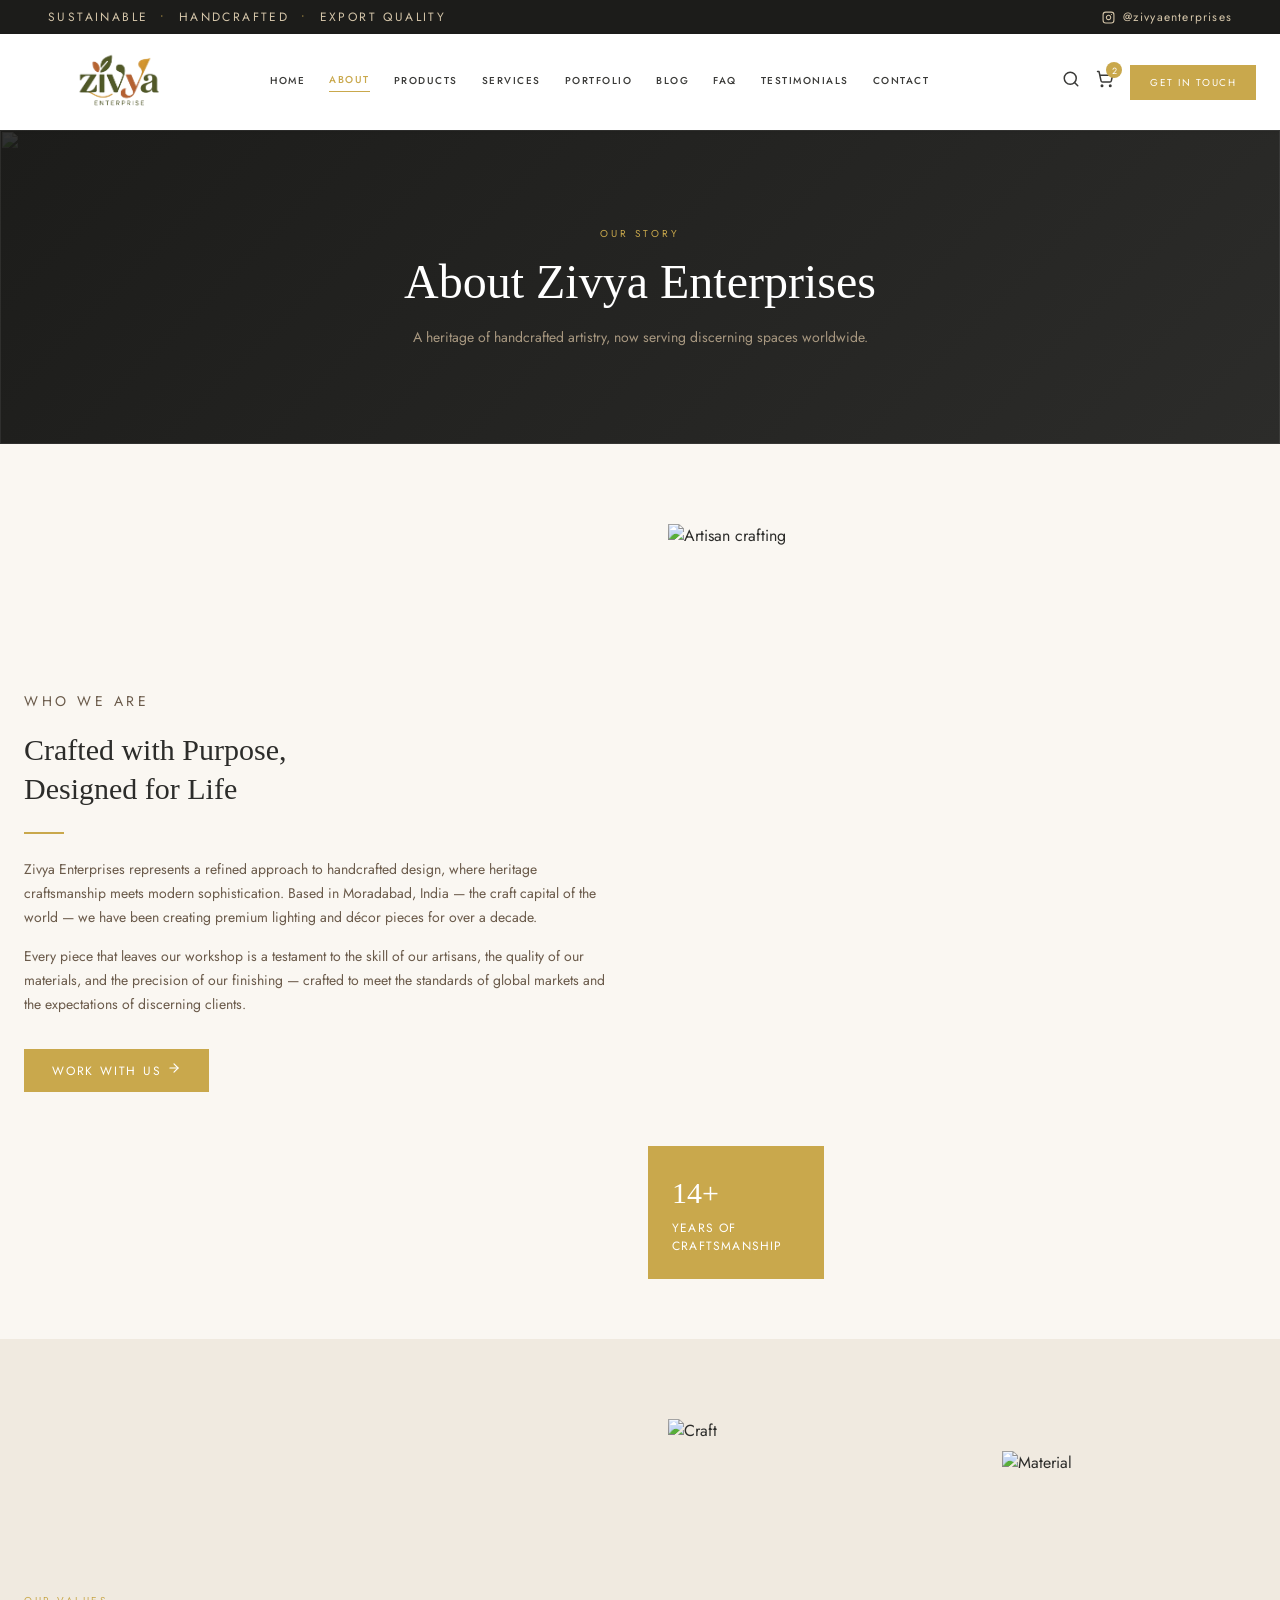
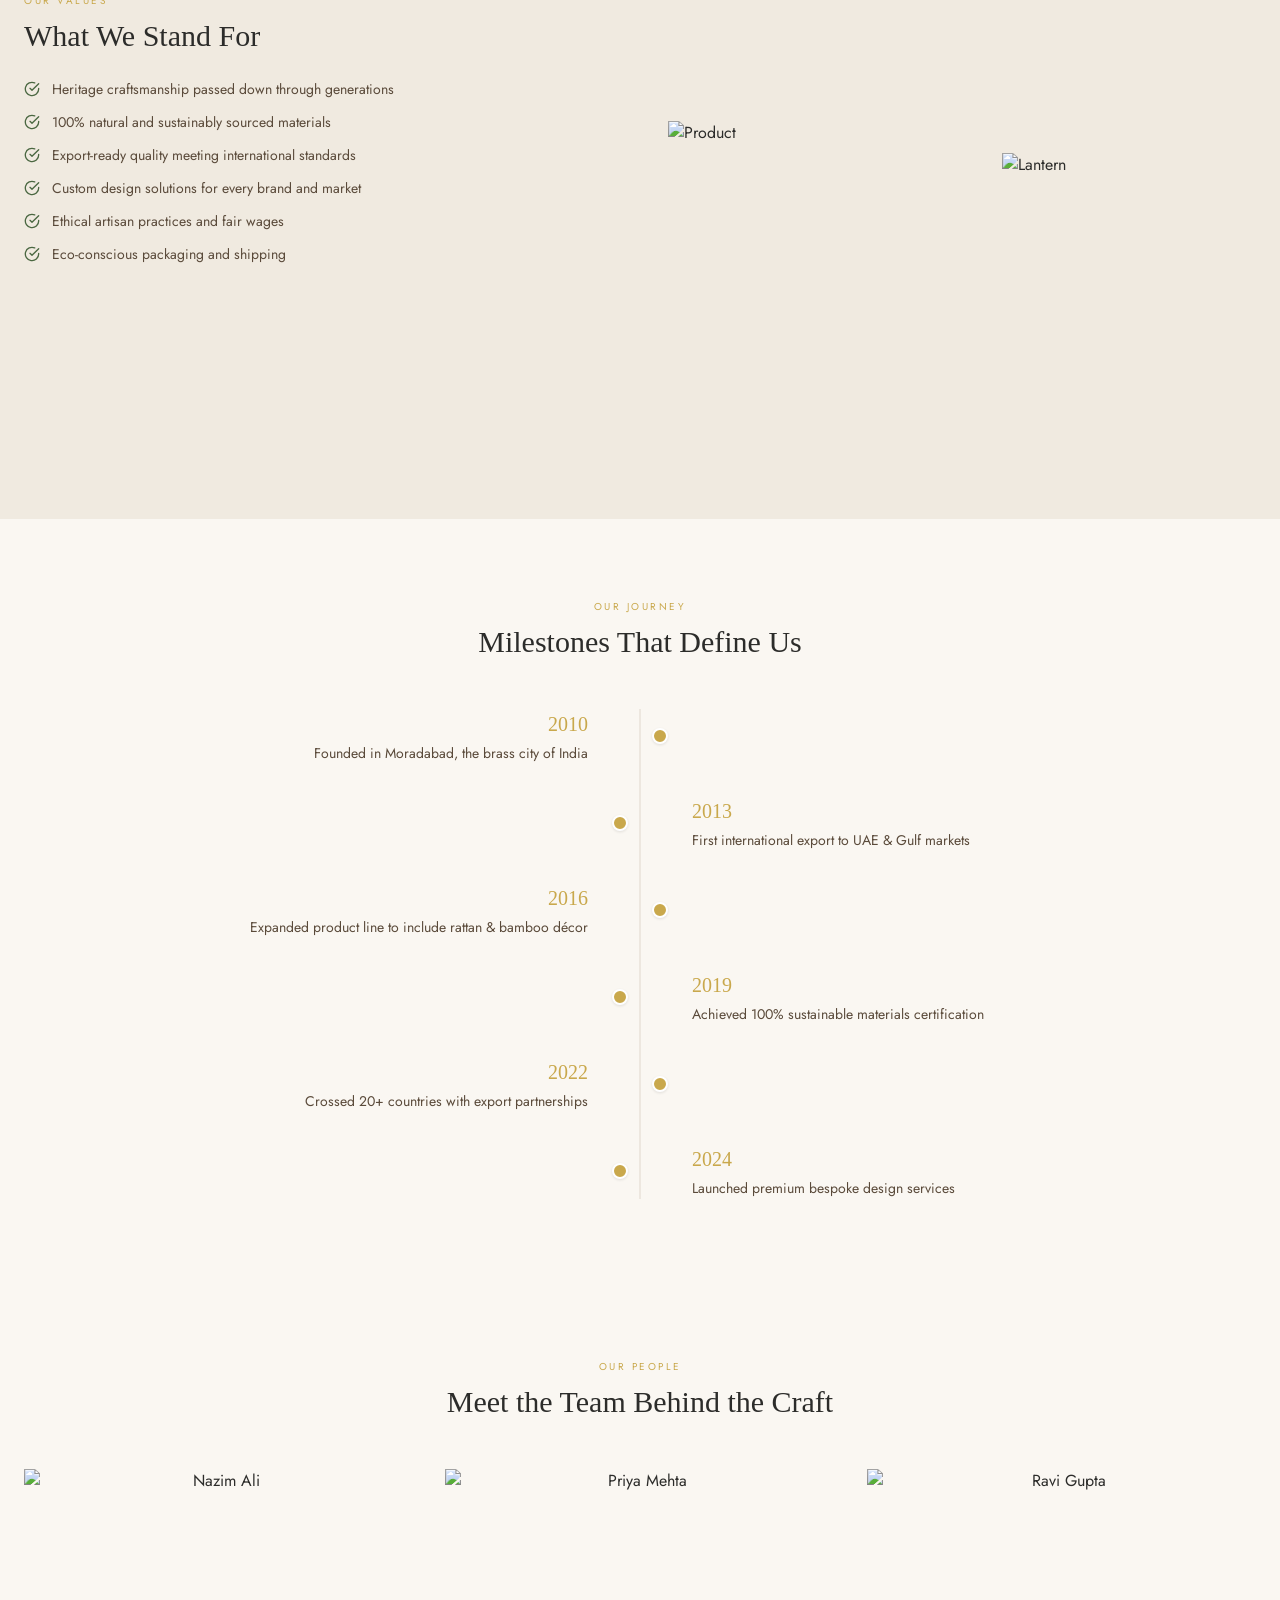
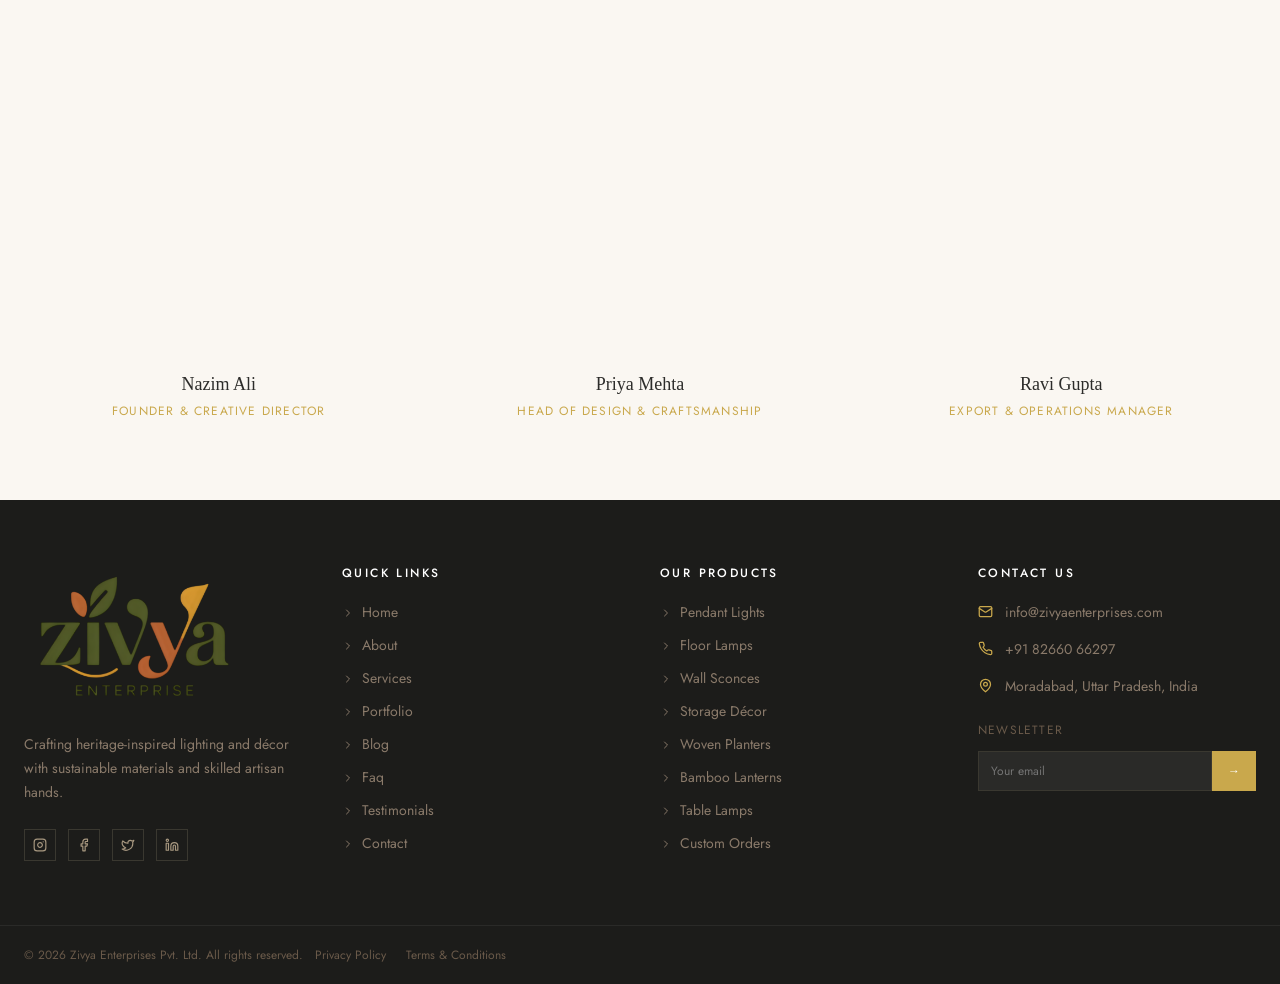
==== commit b4e8cb45: "feat: establish global site structure with new CSS framework and layout JS logic" ====
--- a/about.html
+++ b/about.html
@@ -58,13 +58,14 @@
   document.getElementById('values-list').innerHTML=values.map(v=>`<li>${icon('checkCircle',16)}${v}</li>`).join('');
 
   const milestones=[{year:'2010',event:'Founded in Moradabad, the brass city of India'},{year:'2013',event:'First international export to UAE & Gulf markets'},{year:'2016',event:'Expanded product line to include rattan & bamboo décor'},{year:'2019',event:'Achieved 100% sustainable materials certification'},{year:'2022',event:'Crossed 20+ countries with export partnerships'},{year:'2024',event:'Launched premium bespoke design services'}];
-  document.getElementById('milestones').innerHTML=milestones.map((m,i)=>`<div class="milestone" style="${i%2!==0?'flex-direction:row-reverse':''}"><div style="flex:1;${i%2===0?'text-align:right;padding-right:2.5rem':'text-align:left;padding-left:2.5rem'}"><div class="year">${m.year}</div><p class="event">${m.event}</p></div><div class="milestone-dot"></div><div style="flex:1;display:none" class="milestone-spacer"></div></div>`).join('');
+  const isDesktop=window.innerWidth>=768;
+  document.getElementById('milestones').innerHTML=milestones.map((m,i)=>`<div class="milestone" style="${isDesktop&&i%2!==0?'flex-direction:row-reverse':''}"><div style="flex:1;${isDesktop?(i%2===0?'text-align:right;padding-right:2.5rem':'text-align:left;padding-left:2.5rem'):'text-align:left;padding:0'}"><div class="year">${m.year}</div><p class="event">${m.event}</p></div><div class="milestone-dot"></div><div style="flex:1;display:none" class="milestone-spacer"></div></div>`).join('');
 
   const team=[{name:'Nazim Ali',role:'Founder & Creative Director',image:'https://images.unsplash.com/photo-1674159085094-6f1874d7767c?crop=entropy&cs=tinysrgb&fit=max&fm=jpg&q=80&w=400'},{name:'Priya Mehta',role:'Head of Design & Craftsmanship',image:'https://images.unsplash.com/photo-1760981348070-ffa100647759?crop=entropy&cs=tinysrgb&fit=max&fm=jpg&q=80&w=400'},{name:'Ravi Gupta',role:'Export & Operations Manager',image:'https://images.unsplash.com/photo-1751564360677-e179e7b50b71?crop=entropy&cs=tinysrgb&fit=max&fm=jpg&q=80&w=400'}];
   document.getElementById('team-grid').innerHTML=team.map(t=>`<div class="team-card"><div class="img-wrap"><img src="${t.image}" alt="${t.name}"></div><h3 style="font-family:Georgia,serif">${t.name}</h3><p class="role">${t.role}</p></div>`).join('');
 
   // Show milestone spacers on desktop
-  if(window.innerWidth>=768){document.querySelectorAll('.milestone-spacer').forEach(s=>s.style.display='block');}
+  if(isDesktop){document.querySelectorAll('.milestone-spacer').forEach(s=>s.style.display='block');}
 });
 </script>
 </body>
--- a/css/style.css
+++ b/css/style.css
@@ -21,6 +21,8 @@
   color: #2C2C2A;
   min-height: 100vh;
   line-height: 1.5;
+  overflow-x: hidden;
+  -webkit-text-size-adjust: 100%;
 }
 
 a {
@@ -36,6 +38,12 @@
 img {
   max-width: 100%;
   display: block;
+}
+
+svg,
+video,
+iframe {
+  max-width: 100%;
 }
 
 button,
@@ -455,6 +463,8 @@
   background: #fff;
   border-top: 1px solid #E8E0D4;
   padding: 1rem 1.5rem;
+  max-height: calc(100vh - 120px);
+  overflow-y: auto;
 }
 
 .mobile-menu.open {
@@ -1265,6 +1275,76 @@
 }
 
 /* ===== RESPONSIVE ===== */
+@media (max-width: 767px) {
+  .container {
+    padding: 0 1rem;
+  }
+
+  .mobile-menu {
+    padding: 1rem;
+  }
+
+  .page-header {
+    padding: 4rem 0;
+  }
+
+  .page-header h1 {
+    font-size: clamp(1.75rem, 7vw, 2.25rem);
+  }
+
+  .hero {
+    min-height: 480px;
+    height: auto;
+    padding: 3.5rem 0 2.5rem;
+  }
+
+  .hero-content {
+    align-items: flex-start;
+    padding: 0 1rem;
+  }
+
+  .hero-slides-nav {
+    display: none;
+  }
+
+  .hero-text {
+    margin-left: 0;
+    max-width: 100%;
+  }
+
+  .hero h1 {
+    font-size: clamp(1.75rem, 8vw, 2.5rem);
+  }
+
+  .hero-arrows {
+    position: static;
+    margin-top: 1.25rem;
+    justify-content: flex-start;
+  }
+
+  .features-grid,
+  .products-mini-grid,
+  .stats-grid {
+    grid-template-columns: 1fr;
+  }
+
+  .story-panel-content,
+  .stats-panel {
+    padding: 1.5rem;
+  }
+
+  .footer-newsletter {
+    flex-direction: column;
+    gap: 0.625rem;
+  }
+
+  .footer-legal {
+    flex-wrap: wrap;
+    justify-content: center;
+    row-gap: 0.625rem;
+  }
+}
+
 @media (min-width: 640px) {
   .header-btn {
     display: block;
@@ -1337,4 +1417,4 @@
   .stats-panel {
     padding: 3.5rem;
   }
-}+}
--- a/css/pages.css
+++ b/css/pages.css
@@ -327,7 +327,8 @@
 }
 
 .products-section {
-  padding: 4rem 0
+  padding: 4rem 0;
+  overflow: hidden
 }
 
 .products-count {
@@ -340,18 +341,26 @@
 .products-grid {
   display: grid;
   grid-template-columns: repeat(2, 1fr);
-  gap: 1.5rem
+  gap: 1.25rem
 }
 
 .prod-card {
-  position: relative
+  position: relative;
+  min-width: 0;
+  border: 1px solid #E8E0D4;
+  background: #fff;
+  border-radius: 12px;
+  padding: .625rem;
+  box-shadow: 0 4px 18px rgba(28, 28, 26, .06);
+  transition: transform .3s, box-shadow .3s, border-color .3s
 }
 
 .prod-card .img-wrap {
   position: relative;
   overflow: hidden;
   background: #F0EAE0;
-  aspect-ratio: 1/1
+  aspect-ratio: 1/1;
+  border-radius: 8px
 }
 
 .prod-card .img-wrap img {
@@ -363,6 +372,12 @@
 
 .prod-card:hover .img-wrap img {
   transform: scale(1.05)
+}
+
+.prod-card:hover {
+  transform: translateY(-3px);
+  border-color: #D8CFC4;
+  box-shadow: 0 10px 30px rgba(28, 28, 26, .1)
 }
 
 .prod-badge {
@@ -410,7 +425,7 @@
 }
 
 .prod-card .info {
-  padding-top: 1rem
+  padding: .875rem .5rem .5rem
 }
 
 .prod-card .info .cat {
@@ -424,19 +439,27 @@
 .prod-card .info h3 {
   color: #2C2C2A;
   font-size: .875rem;
-  margin-bottom: .25rem
+  line-height: 1.45;
+  margin-bottom: .375rem
 }
 
 .prod-card .info .price-row {
   display: flex;
   align-items: center;
-  justify-content: space-between
+  justify-content: space-between;
+  gap: .5rem;
+  flex-wrap: wrap
 }
 
 .prod-card .info .price {
   font-family: Georgia, serif;
   color: #C9A84C;
   font-size: 1rem
+}
+
+.prod-card .info .price-row .link-gold {
+  font-size: 9px;
+  letter-spacing: .08em
 }
 
 .custom-order-cta {
@@ -629,16 +652,23 @@
   padding: 1.25rem 1.5rem;
   display: flex;
   flex-wrap: wrap;
-  gap: .75rem
+  gap: .75rem;
+  justify-content: center
+}
+
+.portfolio-filters .filter-btn {
+  border-radius: 9999px;
+  background: #fff
 }
 
 .masonry-section {
-  padding: 4rem 0
+  padding: 4rem 0;
+  overflow: hidden
 }
 
 .masonry-grid {
   columns: 1;
-  gap: 1.5rem
+  column-gap: 1.5rem
 }
 
 .masonry-grid>*+* {
@@ -648,11 +678,17 @@
 .masonry-item {
   break-inside: avoid;
   position: relative;
-  overflow: hidden
+  overflow: hidden;
+  border-radius: 14px;
+  border: 1px solid #E8E0D4;
+  background: #fff;
+  box-shadow: 0 6px 24px rgba(28, 28, 26, .08);
+  transition: transform .35s, box-shadow .35s, border-color .35s
 }
 
 .masonry-item img {
   width: 100%;
+  display: block;
   object-fit: cover;
   transition: transform .5s
 }
@@ -667,6 +703,12 @@
 
 .masonry-item:hover img {
   transform: scale(1.05)
+}
+
+.masonry-item:hover {
+  transform: translateY(-4px);
+  border-color: #D8CFC4;
+  box-shadow: 0 14px 36px rgba(28, 28, 26, .12)
 }
 
 .masonry-overlay {
@@ -674,7 +716,7 @@
   inset: 0;
   background: linear-gradient(to top, rgba(28, 28, 26, .8), transparent, transparent);
   opacity: 0;
-  transition: opacity .3s;
+  transition: opacity .3s, background .3s;
   display: flex;
   align-items: flex-end;
   padding: 1.25rem
@@ -708,6 +750,10 @@
   background: #F0EAE0;
   padding: 4rem 0;
   text-align: center
+}
+
+.portfolio-cta .container {
+  max-width: 48rem;
 }
 
 .portfolio-cta h2 {
@@ -1378,6 +1424,155 @@
 }
 
 /* ===== EXTRA RESPONSIVE ===== */
+@media(max-width:767px) {
+  .about-badge {
+    left: 0;
+    bottom: 0;
+    width: auto;
+    max-width: calc(100% - 1rem);
+    padding: 1rem 1.25rem;
+  }
+
+  .values-images img:nth-child(2),
+  .values-images img:nth-child(3) {
+    margin-top: 0;
+  }
+
+  .filter-bar-inner {
+    display: flex;
+    flex-direction: column;
+    gap: 1rem;
+    align-items: stretch;
+  }
+
+  .filter-toggle {
+    align-self: flex-start;
+  }
+
+  .portfolio-filters-inner {
+    justify-content: flex-start;
+    padding: 1rem;
+    gap: .5rem;
+  }
+
+  .portfolio-filters .filter-btn {
+    padding: .45rem .75rem;
+  }
+
+  .masonry-section {
+    padding: 3rem 0;
+  }
+
+  .masonry-grid {
+    column-gap: .875rem;
+  }
+
+  .masonry-grid>*+* {
+    margin-top: .875rem;
+  }
+
+  .masonry-item {
+    border-radius: 10px;
+  }
+
+  .masonry-overlay {
+    opacity: 1;
+    background: linear-gradient(to top, rgba(28, 28, 26, .76), rgba(28, 28, 26, .15), transparent);
+    padding: 1rem;
+  }
+
+  .masonry-overlay h3 {
+    font-size: 1rem;
+  }
+
+  .portfolio-cta {
+    padding: 3rem 0;
+  }
+
+  .portfolio-cta h2 {
+    font-size: 1.5rem;
+  }
+
+  .products-section {
+    padding: 3rem 0;
+  }
+
+  .products-grid {
+    gap: .875rem;
+  }
+
+  .prod-card {
+    padding: .5rem;
+    border-radius: 10px;
+  }
+
+  .prod-card .info {
+    padding: .75rem .25rem .25rem;
+  }
+
+  .prod-hover-btn {
+    font-size: 9px;
+    padding: .5rem .875rem;
+  }
+
+  .testi-stats .grid,
+  .contact-strip .grid,
+  .form-row {
+    grid-template-columns: 1fr;
+  }
+
+  .custom-order-cta,
+  .featured-post .content,
+  .faq-still {
+    padding: 1.5rem;
+  }
+
+  .post-meta,
+  .post-card .meta,
+  .trust-countries {
+    flex-wrap: wrap;
+    gap: 0.625rem;
+  }
+
+  .newsletter-form {
+    flex-direction: column;
+    gap: 0.625rem;
+  }
+
+  .newsletter-form button,
+  .submit-btn {
+    width: 100%;
+    justify-content: center;
+  }
+
+  .timeline-line {
+    display: block;
+    left: 8px;
+    transform: none;
+  }
+
+  .milestone {
+    flex-direction: row !important;
+    align-items: flex-start;
+    gap: 1.5rem;
+    position: relative;
+    padding-left: 2.5rem;
+    text-align: left;
+  }
+
+  .milestone-dot {
+    position: absolute;
+    left: 0;
+    top: 6px;
+  }
+}
+
+@media(max-width:576px) {
+  .products-grid {
+    grid-template-columns: 1fr;
+  }
+}
+
 @media(min-width:768px) {
 
   .about-mission .grid,
@@ -1433,9 +1628,6 @@
     grid-template-columns: repeat(4, 1fr)
   }
 
-  .products-grid {
-    grid-template-columns: repeat(3, 1fr)
-  }
 }
 
 @media(min-width:1024px) {
@@ -1463,7 +1655,4 @@
     grid-template-columns: 1fr 420px
   }
 
-  .products-grid {
-    grid-template-columns: repeat(4, 1fr)
-  }
-}+}
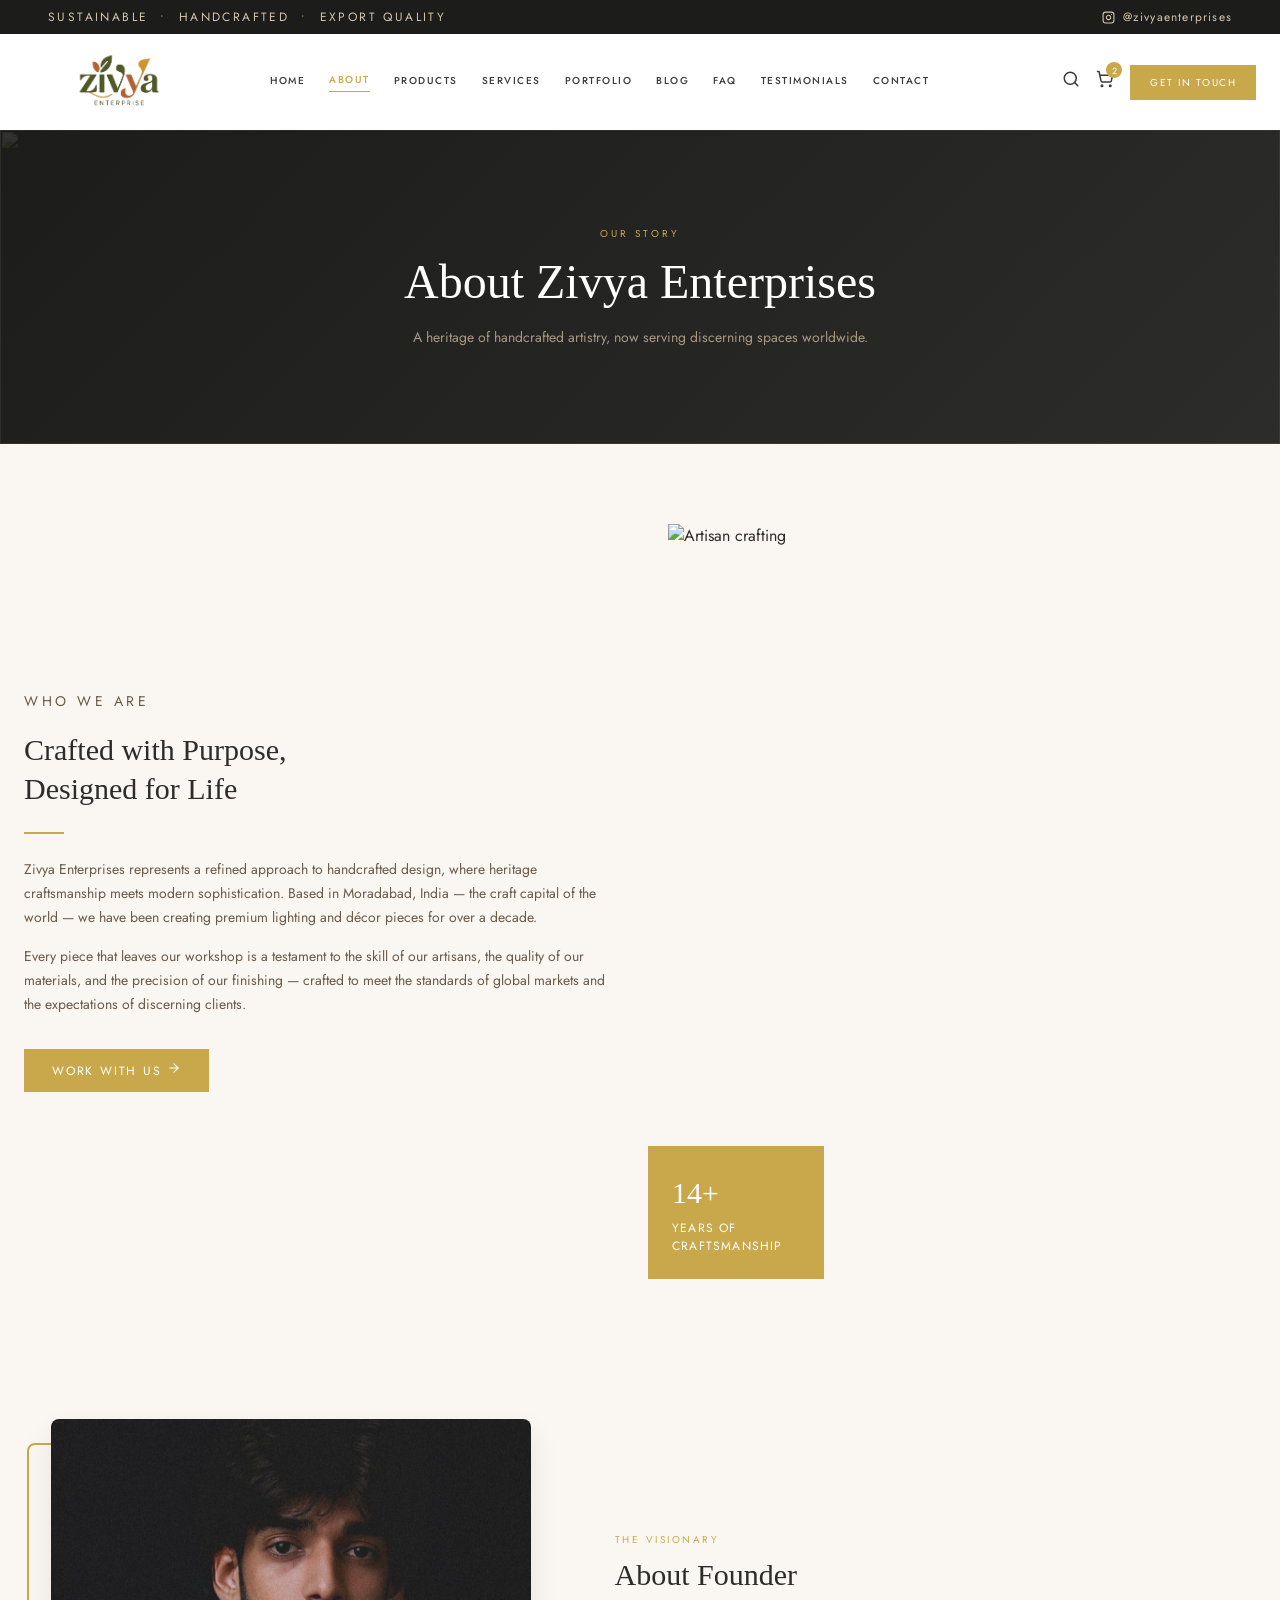
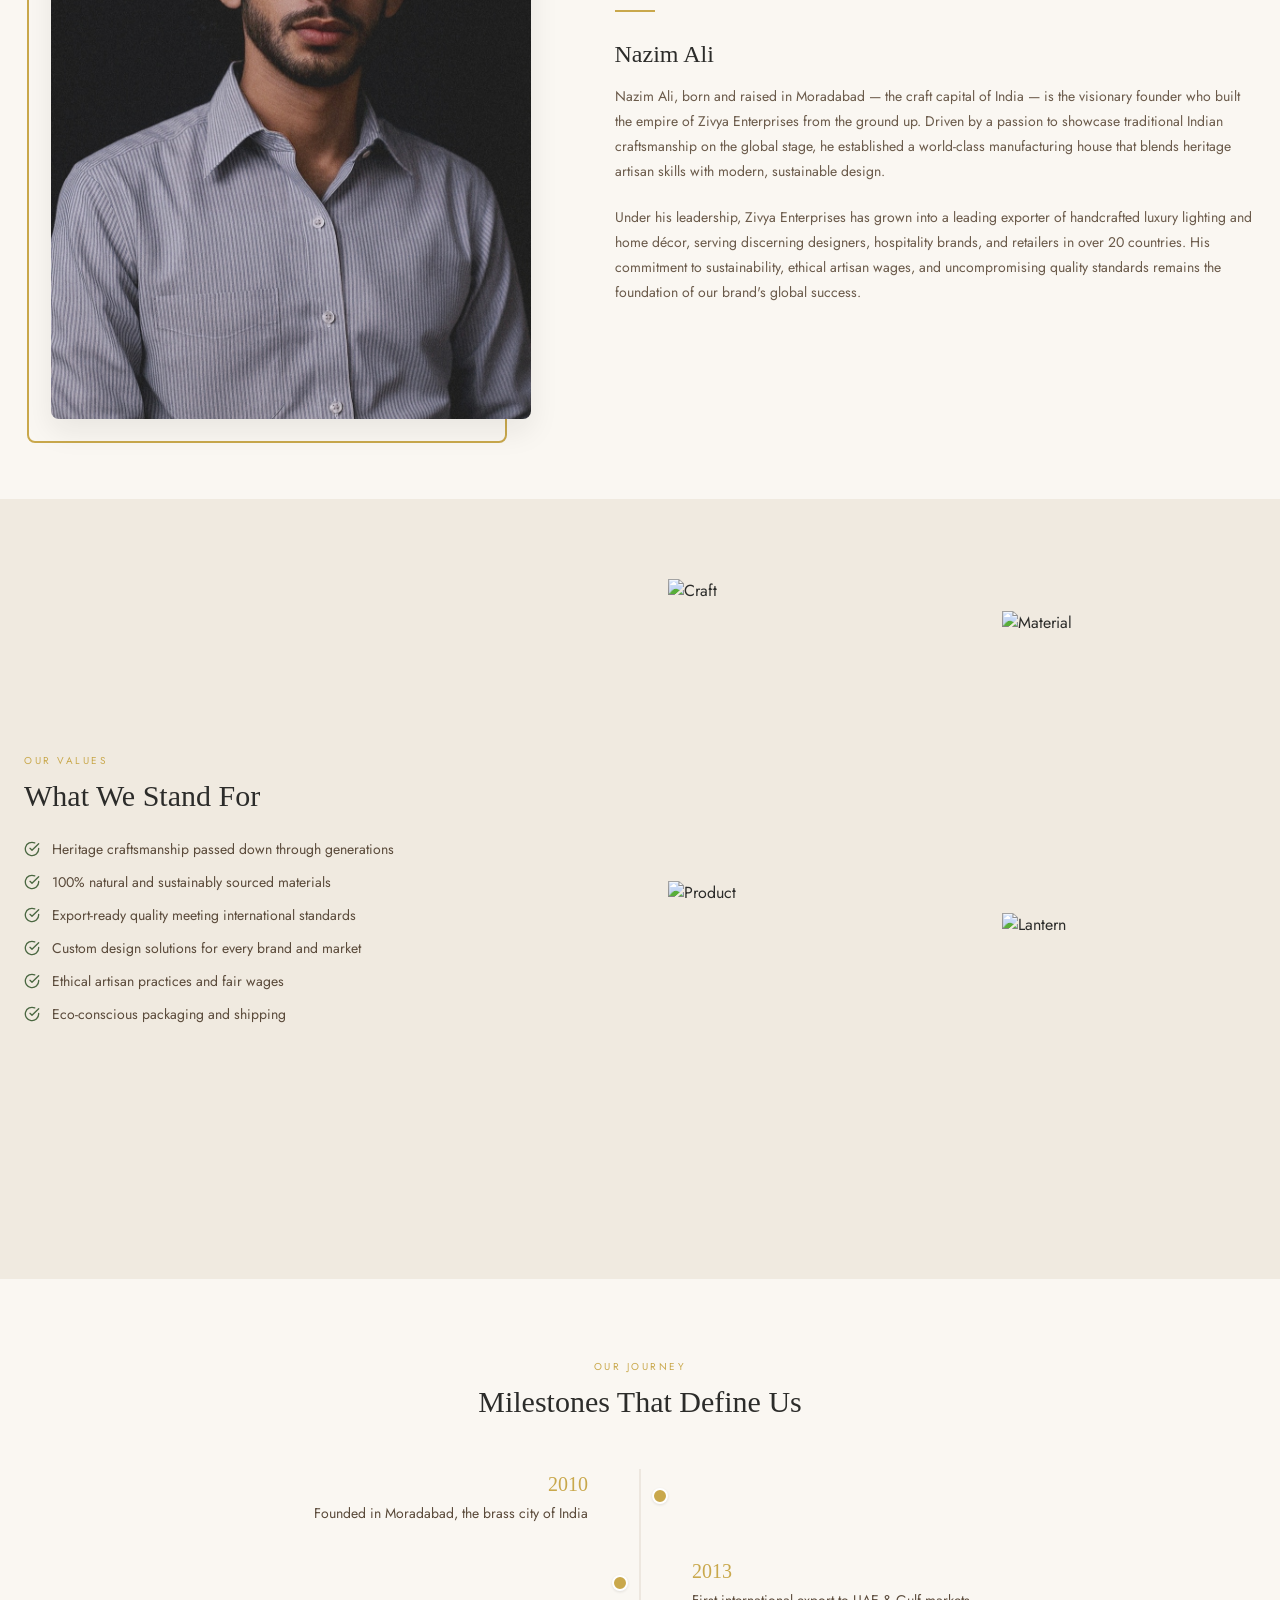
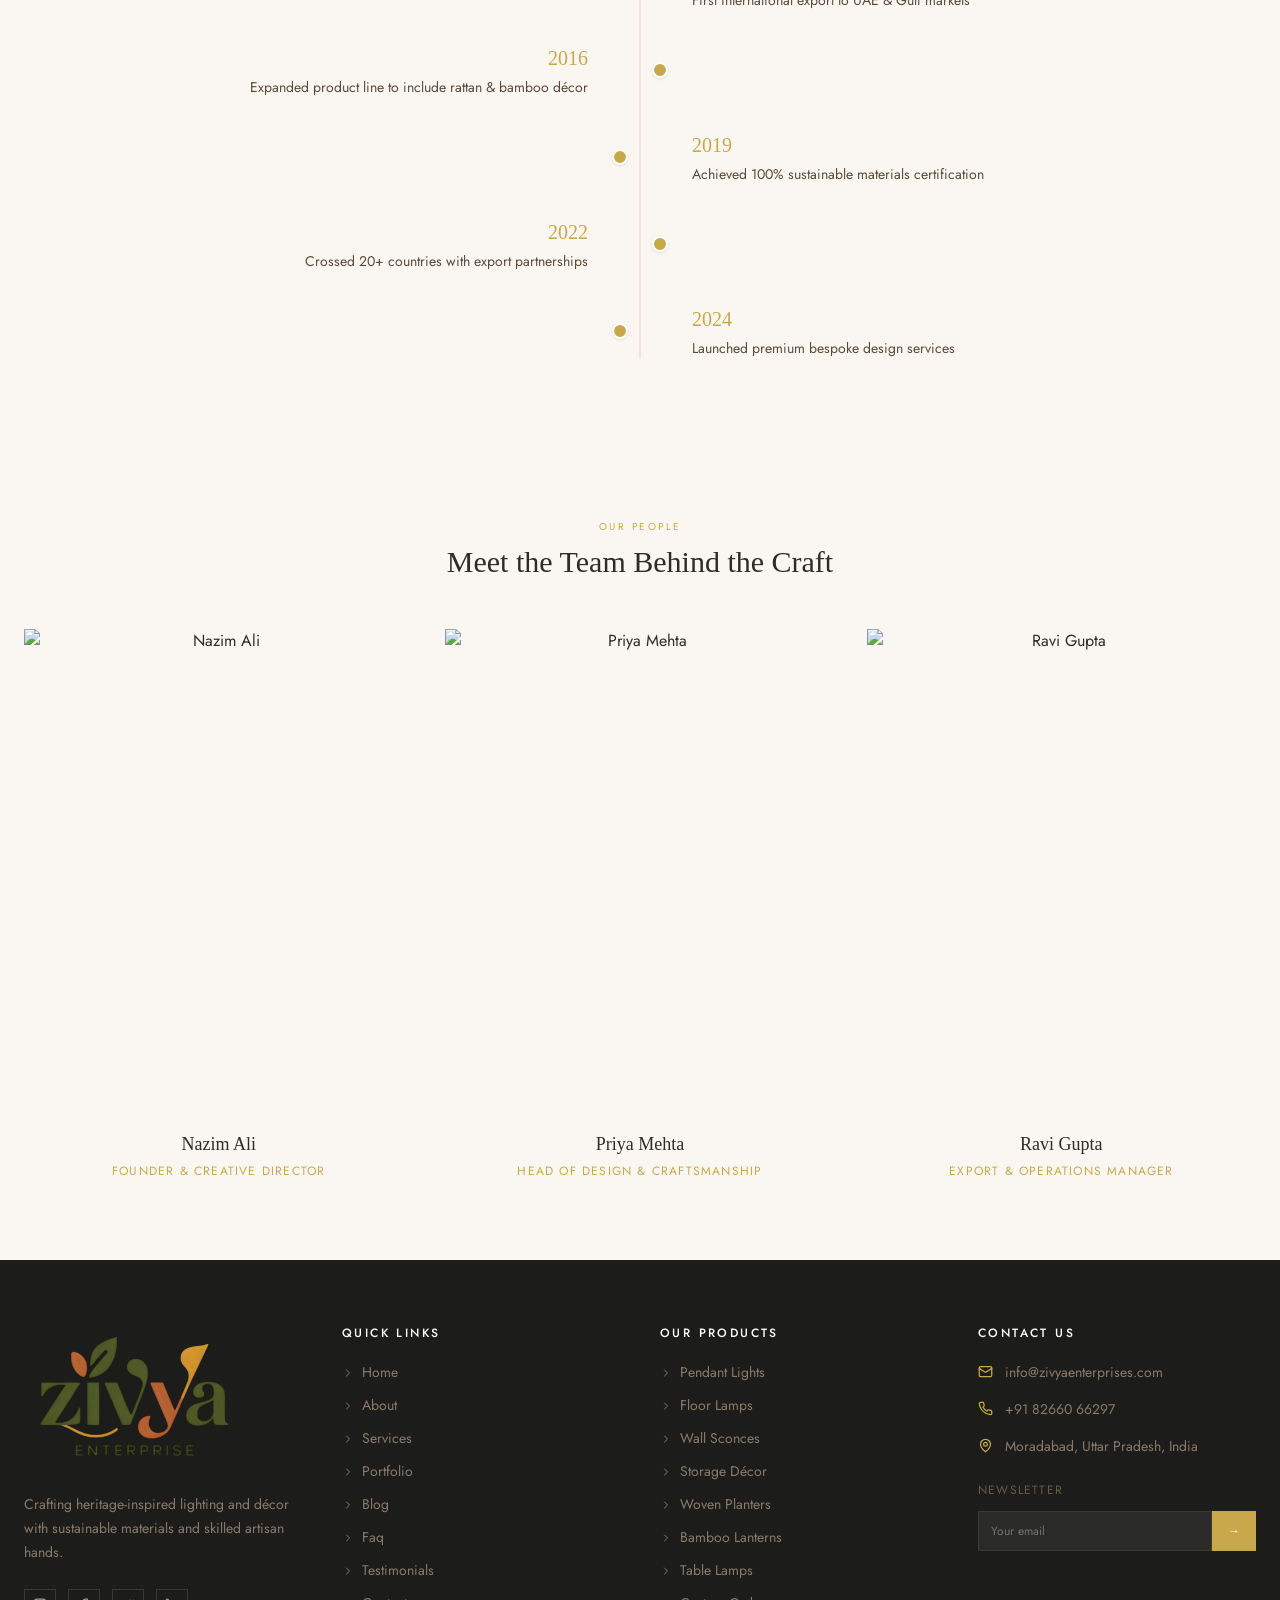
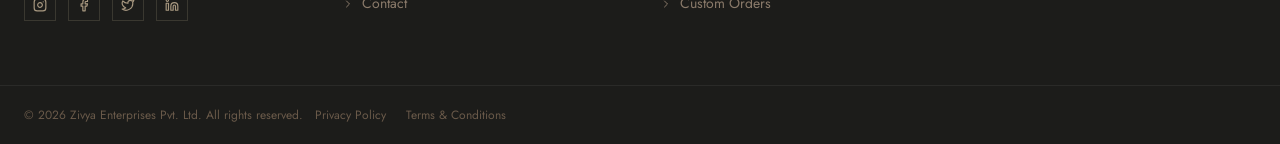
==== commit defb9ba8: "added the founder's photo and a about section for founder Nazim Ali" ====
--- a/about.html
+++ b/about.html
@@ -23,6 +23,22 @@
     <div style="position:relative">
       <img src="https://images.unsplash.com/photo-1674159085094-6f1874d7767c?crop=entropy&cs=tinysrgb&fit=max&fm=jpg&q=80&w=800" alt="Artisan crafting" style="width:100%;aspect-ratio:4/5;object-fit:cover">
       <div class="about-badge"><div class="num" style="font-family:Georgia,serif;font-size:1.875rem;margin-bottom:.25rem">14+</div><div class="label" style="font-size:.75rem;letter-spacing:.1em;text-transform:uppercase">Years of Craftsmanship</div></div>
+    </div>
+  </div></div></section>
+
+  <!-- Founder Section -->
+  <section class="founder-section"><div class="container"><div class="grid founder-grid">
+    <div class="founder-img-wrap">
+      <div class="founder-img-bg"></div>
+      <img src="assets/founder.jpg" alt="Nazim Ali - Founder of Zivya Enterprises">
+    </div>
+    <div class="founder-text">
+      <p class="section-tag">The Visionary</p>
+      <h2 class="section-title">About Founder</h2>
+      <div class="gold-line"></div>
+      <p class="founder-name">Nazim Ali</p>
+      <p class="founder-bio">Nazim Ali, born and raised in Moradabad — the craft capital of India — is the visionary founder who built the empire of Zivya Enterprises from the ground up. Driven by a passion to showcase traditional Indian craftsmanship on the global stage, he established a world-class manufacturing house that blends heritage artisan skills with modern, sustainable design.</p>
+      <p class="founder-bio">Under his leadership, Zivya Enterprises has grown into a leading exporter of handcrafted luxury lighting and home décor, serving discerning designers, hospitality brands, and retailers in over 20 countries. His commitment to sustainability, ethical artisan wages, and uncompromising quality standards remains the foundation of our brand's global success.</p>
     </div>
   </div></div></section>
 
--- a/css/pages.css
+++ b/css/pages.css
@@ -18,6 +18,69 @@
   font-size: .875rem;
   line-height: 1.7;
   margin-bottom: 1rem
+}
+
+.founder-section {
+  padding: 5rem 0;
+  background: #FAF7F2;
+}
+
+.founder-grid {
+  display: grid;
+  gap: 3.5rem;
+  align-items: center;
+}
+
+.founder-img-wrap {
+  position: relative;
+  max-width: 480px;
+  margin: 0 auto;
+  width: 100%;
+}
+
+.founder-img-wrap img {
+  width: 100%;
+  aspect-ratio: 4/5;
+  object-fit: cover;
+  border-radius: 8px;
+  position: relative;
+  z-index: 2;
+  box-shadow: 0 12px 30px rgba(28, 28, 26, 0.08);
+}
+
+.founder-img-bg {
+  position: absolute;
+  top: 1.5rem;
+  left: -1.5rem;
+  width: 100%;
+  height: 100%;
+  border: 2px solid #C9A84C;
+  border-radius: 8px;
+  z-index: 1;
+}
+
+.founder-text .gold-line {
+  margin-top: 1rem;
+  margin-bottom: 1.5rem;
+}
+
+.founder-name {
+  font-family: Georgia, serif;
+  font-size: 1.5rem;
+  color: #2C2C2A;
+  margin-bottom: 0.75rem;
+  font-weight: 500;
+}
+
+.founder-bio {
+  color: #6A5A4A;
+  font-size: 0.875rem;
+  line-height: 1.8;
+  margin-bottom: 1.25rem;
+}
+
+.founder-bio:last-of-type {
+  margin-bottom: 0;
 }
 
 .about-img-wrap {
@@ -1438,6 +1501,16 @@
     margin-top: 0;
   }
 
+  .founder-img-wrap {
+    max-width: 100%;
+    padding-left: 1.5rem;
+  }
+
+  .founder-img-bg {
+    left: 0;
+    top: 1rem;
+  }
+
   .filter-bar-inner {
     display: flex;
     flex-direction: column;
@@ -1580,6 +1653,10 @@
     grid-template-columns: 1fr 1fr
   }
 
+  .founder-grid {
+    grid-template-columns: 1fr 1.2fr;
+  }
+
   .team-grid {
     grid-template-columns: repeat(3, 1fr)
   }
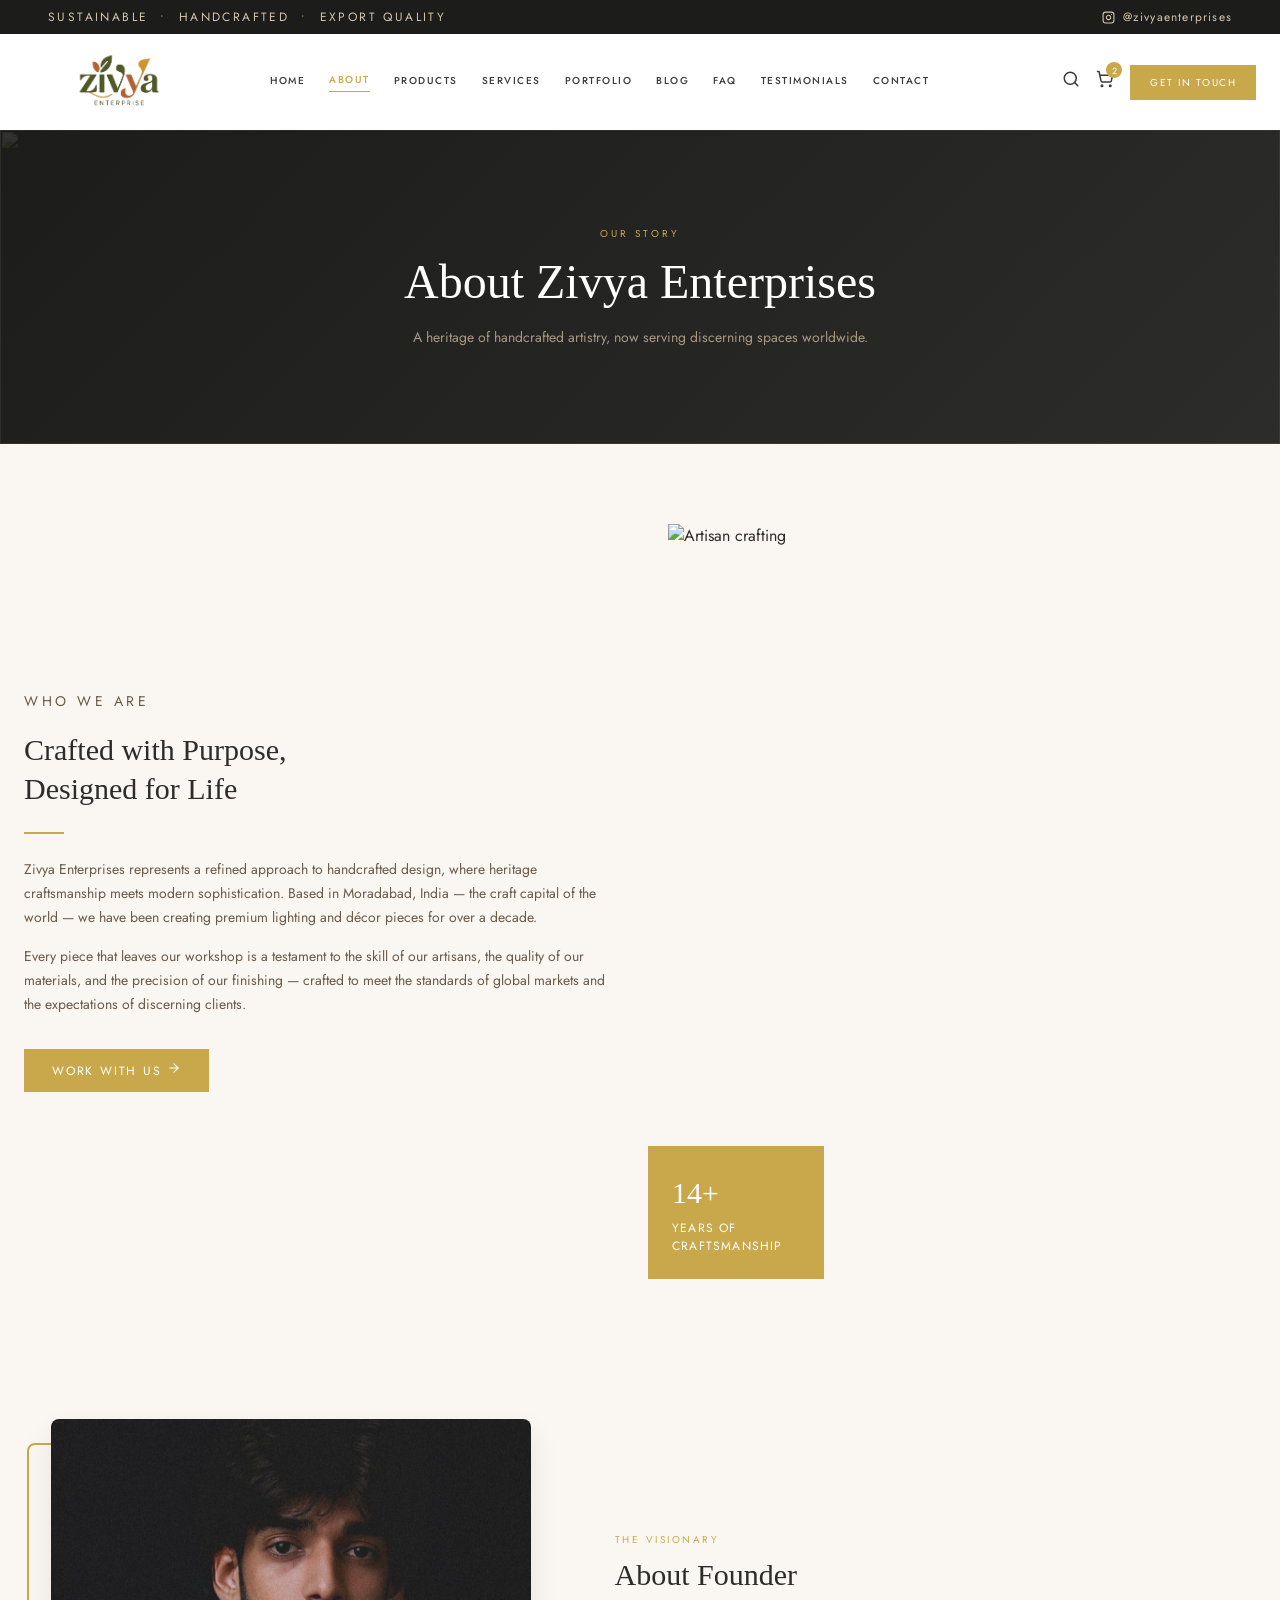
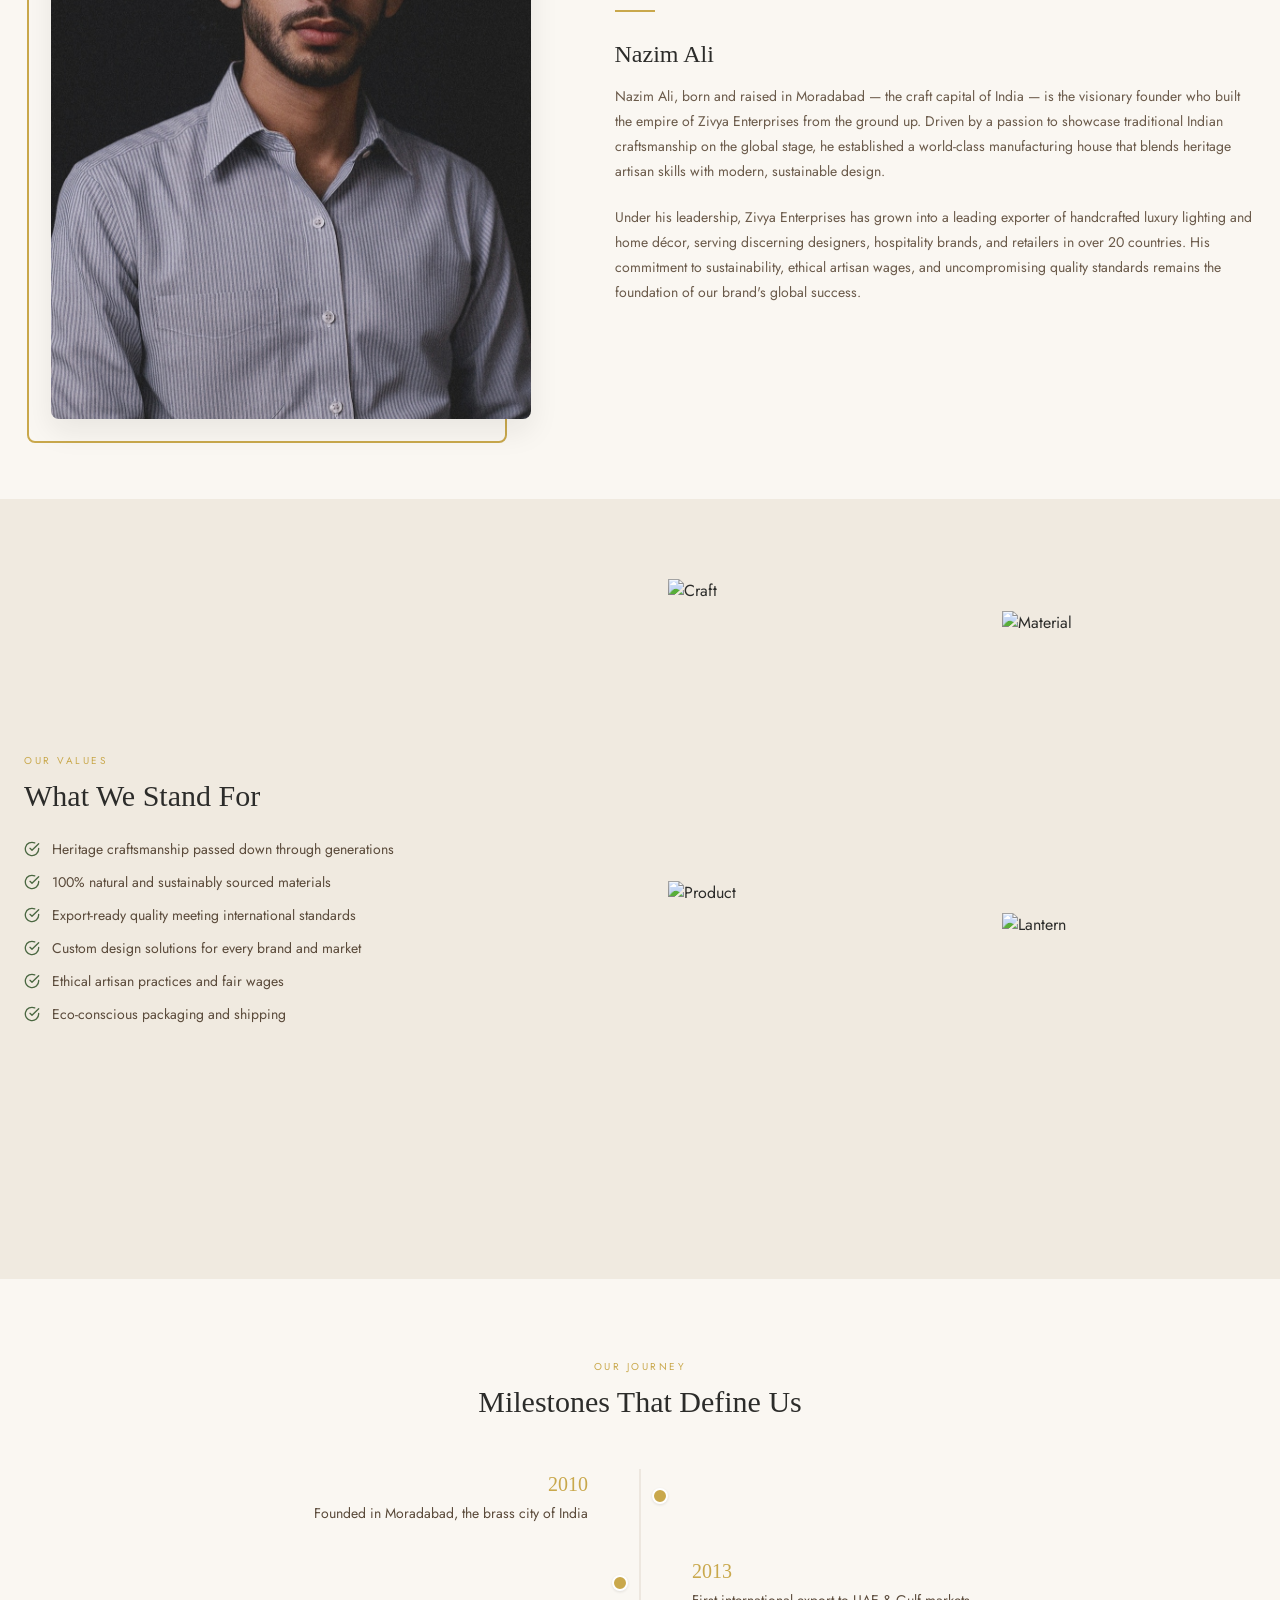
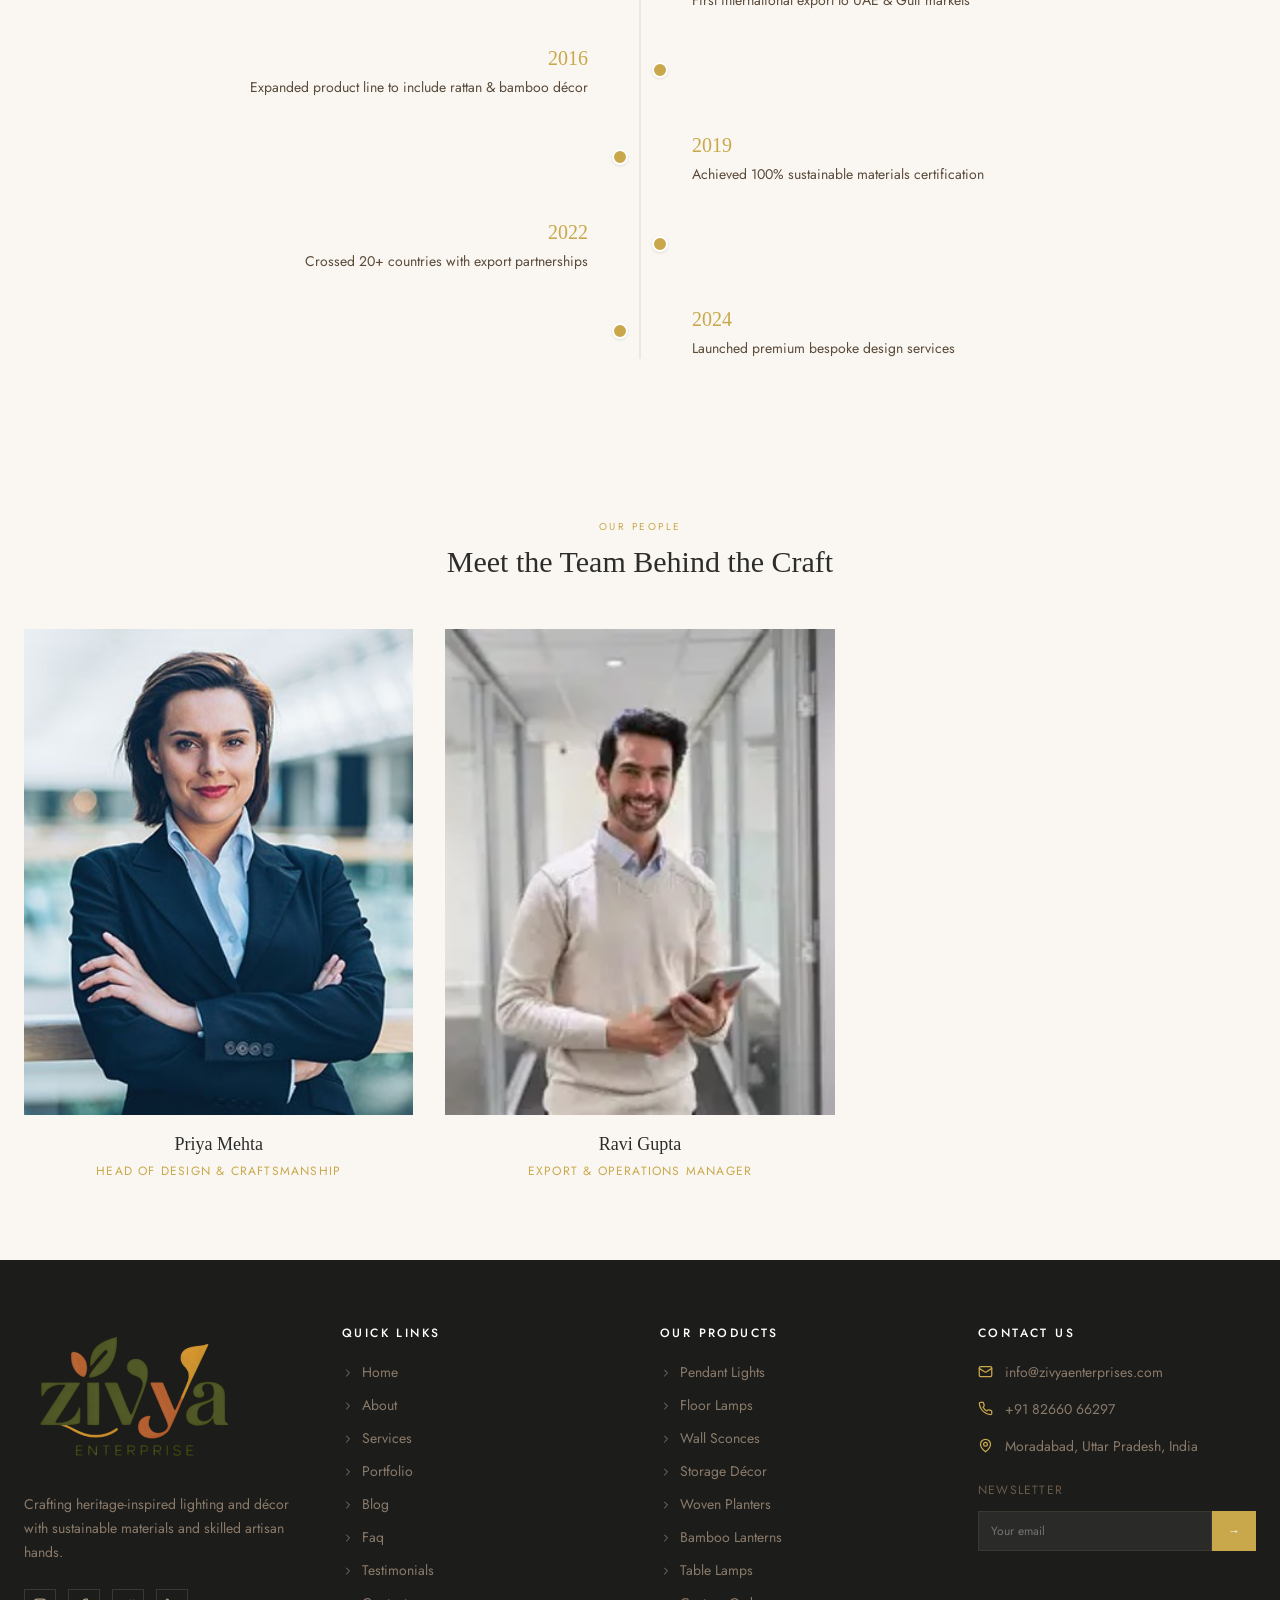
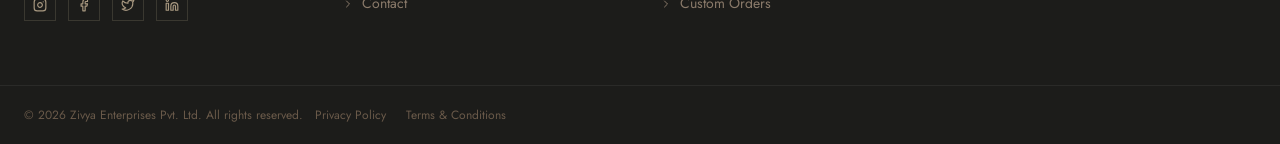
==== commit 52e6ef7d: "feat: add team member portraits and refactor about page formatting" ====
--- a/about.html
+++ b/about.html
@@ -1,88 +1,157 @@
 <!DOCTYPE html>
 <html lang="en">
+
 <head>
-  <meta charset="UTF-8"><meta name="viewport" content="width=device-width, initial-scale=1.0">
+  <meta charset="UTF-8">
+  <meta name="viewport" content="width=device-width, initial-scale=1.0">
   <title>About - Zivya Enterprises</title>
-  <meta name="description" content="Learn about Zivya Enterprises - heritage craftsmanship serving discerning spaces worldwide.">
-  <link rel="stylesheet" href="css/style.css"><link rel="stylesheet" href="css/pages.css">
+  <meta name="description"
+    content="Learn about Zivya Enterprises - heritage craftsmanship serving discerning spaces worldwide.">
+  <link rel="stylesheet" href="css/style.css">
+  <link rel="stylesheet" href="css/pages.css">
 </head>
+
 <body data-page="about.html">
-<div id="header-placeholder"></div>
-<main>
-  <div class="page-header"><div class="page-header-bg"><img src="https://images.unsplash.com/photo-1763978485095-1cd13f4d3cb3?crop=entropy&cs=tinysrgb&fit=max&fm=jpg&q=80&w=1080" alt=""></div><div class="container"><p class="page-header-tag">Our Story</p><h1>About Zivya Enterprises</h1><p class="page-header-sub">A heritage of handcrafted artistry, now serving discerning spaces worldwide.</p></div></div>
+  <div id="header-placeholder"></div>
+  <main>
+    <div class="page-header">
+      <div class="page-header-bg"><img
+          src="https://images.unsplash.com/photo-1763978485095-1cd13f4d3cb3?crop=entropy&cs=tinysrgb&fit=max&fm=jpg&q=80&w=1080"
+          alt=""></div>
+      <div class="container">
+        <p class="page-header-tag">Our Story</p>
+        <h1>About Zivya Enterprises</h1>
+        <p class="page-header-sub">A heritage of handcrafted artistry, now serving discerning spaces worldwide.</p>
+      </div>
+    </div>
 
-  <section class="about-mission"><div class="container"><div class="grid about-mission-grid" style="display:grid;gap:3.5rem;align-items:center">
-    <div class="text">
-      <p class="section-tag">Who We Are</p>
-      <h2 class="section-title">Crafted with Purpose,<br>Designed for Life</h2>
-      <div class="gold-line" style="margin-top:1.5rem"></div>
-      <p style="color:#6A5A4A;font-size:.875rem;line-height:1.7;margin-bottom:1rem">Zivya Enterprises represents a refined approach to handcrafted design, where heritage craftsmanship meets modern sophistication. Based in Moradabad, India — the craft capital of the world — we have been creating premium lighting and décor pieces for over a decade.</p>
-      <p style="color:#6A5A4A;font-size:.875rem;line-height:1.7;margin-bottom:2rem">Every piece that leaves our workshop is a testament to the skill of our artisans, the quality of our materials, and the precision of our finishing — crafted to meet the standards of global markets and the expectations of discerning clients.</p>
-      <a href="contact.html" class="btn-gold">Work With Us ${icon('arrowRight',14)}</a>
-    </div>
-    <div style="position:relative">
-      <img src="https://images.unsplash.com/photo-1674159085094-6f1874d7767c?crop=entropy&cs=tinysrgb&fit=max&fm=jpg&q=80&w=800" alt="Artisan crafting" style="width:100%;aspect-ratio:4/5;object-fit:cover">
-      <div class="about-badge"><div class="num" style="font-family:Georgia,serif;font-size:1.875rem;margin-bottom:.25rem">14+</div><div class="label" style="font-size:.75rem;letter-spacing:.1em;text-transform:uppercase">Years of Craftsmanship</div></div>
-    </div>
-  </div></div></section>
+    <section class="about-mission">
+      <div class="container">
+        <div class="grid about-mission-grid" style="display:grid;gap:3.5rem;align-items:center">
+          <div class="text">
+            <p class="section-tag">Who We Are</p>
+            <h2 class="section-title">Crafted with Purpose,<br>Designed for Life</h2>
+            <div class="gold-line" style="margin-top:1.5rem"></div>
+            <p style="color:#6A5A4A;font-size:.875rem;line-height:1.7;margin-bottom:1rem">Zivya Enterprises represents a
+              refined approach to handcrafted design, where heritage craftsmanship meets modern sophistication. Based in
+              Moradabad, India — the craft capital of the world — we have been creating premium lighting and décor
+              pieces for over a decade.</p>
+            <p style="color:#6A5A4A;font-size:.875rem;line-height:1.7;margin-bottom:2rem">Every piece that leaves our
+              workshop is a testament to the skill of our artisans, the quality of our materials, and the precision of
+              our finishing — crafted to meet the standards of global markets and the expectations of discerning
+              clients.</p>
+            <a href="contact.html" class="btn-gold">Work With Us ${icon('arrowRight',14)}</a>
+          </div>
+          <div style="position:relative">
+            <img
+              src="https://images.unsplash.com/photo-1674159085094-6f1874d7767c?crop=entropy&cs=tinysrgb&fit=max&fm=jpg&q=80&w=800"
+              alt="Artisan crafting" style="width:100%;aspect-ratio:4/5;object-fit:cover">
+            <div class="about-badge">
+              <div class="num" style="font-family:Georgia,serif;font-size:1.875rem;margin-bottom:.25rem">14+</div>
+              <div class="label" style="font-size:.75rem;letter-spacing:.1em;text-transform:uppercase">Years of
+                Craftsmanship</div>
+            </div>
+          </div>
+        </div>
+      </div>
+    </section>
 
-  <!-- Founder Section -->
-  <section class="founder-section"><div class="container"><div class="grid founder-grid">
-    <div class="founder-img-wrap">
-      <div class="founder-img-bg"></div>
-      <img src="assets/founder.jpg" alt="Nazim Ali - Founder of Zivya Enterprises">
-    </div>
-    <div class="founder-text">
-      <p class="section-tag">The Visionary</p>
-      <h2 class="section-title">About Founder</h2>
-      <div class="gold-line"></div>
-      <p class="founder-name">Nazim Ali</p>
-      <p class="founder-bio">Nazim Ali, born and raised in Moradabad — the craft capital of India — is the visionary founder who built the empire of Zivya Enterprises from the ground up. Driven by a passion to showcase traditional Indian craftsmanship on the global stage, he established a world-class manufacturing house that blends heritage artisan skills with modern, sustainable design.</p>
-      <p class="founder-bio">Under his leadership, Zivya Enterprises has grown into a leading exporter of handcrafted luxury lighting and home décor, serving discerning designers, hospitality brands, and retailers in over 20 countries. His commitment to sustainability, ethical artisan wages, and uncompromising quality standards remains the foundation of our brand's global success.</p>
-    </div>
-  </div></div></section>
+    <!-- Founder Section -->
+    <section class="founder-section">
+      <div class="container">
+        <div class="grid founder-grid">
+          <div class="founder-img-wrap">
+            <div class="founder-img-bg"></div>
+            <img src="assets/founder.jpg" alt="Nazim Ali - Founder of Zivya Enterprises">
+          </div>
+          <div class="founder-text">
+            <p class="section-tag">The Visionary</p>
+            <h2 class="section-title">About Founder</h2>
+            <div class="gold-line"></div>
+            <p class="founder-name">Nazim Ali</p>
+            <p class="founder-bio">Nazim Ali, born and raised in Moradabad — the craft capital of India — is the
+              visionary founder who built the empire of Zivya Enterprises from the ground up. Driven by a passion to
+              showcase traditional Indian craftsmanship on the global stage, he established a world-class manufacturing
+              house that blends heritage artisan skills with modern, sustainable design.</p>
+            <p class="founder-bio">Under his leadership, Zivya Enterprises has grown into a leading exporter of
+              handcrafted luxury lighting and home décor, serving discerning designers, hospitality brands, and
+              retailers in over 20 countries. His commitment to sustainability, ethical artisan wages, and
+              uncompromising quality standards remains the foundation of our brand's global success.</p>
+          </div>
+        </div>
+      </div>
+    </section>
 
-  <section class="values-section"><div class="container"><div class="grid" style="display:grid;gap:3.5rem;align-items:center">
-    <div>
-      <p class="section-tag">Our Values</p>
-      <h2 class="section-title">What We Stand For</h2>
-      <ul class="values-list space-y-3" style="margin-top:1.5rem" id="values-list"></ul>
-    </div>
-    <div class="values-images">
-      <img src="https://images.unsplash.com/photo-1760182200277-fae00dfb149f?crop=entropy&cs=tinysrgb&fit=max&fm=jpg&q=80&w=400" alt="Craft">
-      <img src="https://images.unsplash.com/photo-1751564360677-e179e7b50b71?crop=entropy&cs=tinysrgb&fit=max&fm=jpg&q=80&w=400" alt="Material">
-      <img src="https://images.unsplash.com/photo-1767605527576-851941ec0814?crop=entropy&cs=tinysrgb&fit=max&fm=jpg&q=80&w=400" alt="Product">
-      <img src="https://images.unsplash.com/photo-1760976829563-199c2e557ba0?crop=entropy&cs=tinysrgb&fit=max&fm=jpg&q=80&w=400" alt="Lantern">
-    </div>
-  </div></div></section>
+    <section class="values-section">
+      <div class="container">
+        <div class="grid" style="display:grid;gap:3.5rem;align-items:center">
+          <div>
+            <p class="section-tag">Our Values</p>
+            <h2 class="section-title">What We Stand For</h2>
+            <ul class="values-list space-y-3" style="margin-top:1.5rem" id="values-list"></ul>
+          </div>
+          <div class="values-images">
+            <img
+              src="https://images.unsplash.com/photo-1760182200277-fae00dfb149f?crop=entropy&cs=tinysrgb&fit=max&fm=jpg&q=80&w=400"
+              alt="Craft">
+            <img
+              src="https://images.unsplash.com/photo-1751564360677-e179e7b50b71?crop=entropy&cs=tinysrgb&fit=max&fm=jpg&q=80&w=400"
+              alt="Material">
+            <img
+              src="https://images.unsplash.com/photo-1767605527576-851941ec0814?crop=entropy&cs=tinysrgb&fit=max&fm=jpg&q=80&w=400"
+              alt="Product">
+            <img
+              src="https://images.unsplash.com/photo-1760976829563-199c2e557ba0?crop=entropy&cs=tinysrgb&fit=max&fm=jpg&q=80&w=400"
+              alt="Lantern">
+          </div>
+        </div>
+      </div>
+    </section>
 
-  <section class="timeline-section"><div class="container">
-    <div class="center" style="text-align:center;margin-bottom:3rem"><p class="section-tag">Our Journey</p><h2 class="section-title">Milestones That Define Us</h2></div>
-    <div class="timeline-wrap" style="position:relative"><div class="timeline-line"></div><div class="space-y-8" id="milestones"></div></div>
-  </div></section>
+    <section class="timeline-section">
+      <div class="container">
+        <div class="center" style="text-align:center;margin-bottom:3rem">
+          <p class="section-tag">Our Journey</p>
+          <h2 class="section-title">Milestones That Define Us</h2>
+        </div>
+        <div class="timeline-wrap" style="position:relative">
+          <div class="timeline-line"></div>
+          <div class="space-y-8" id="milestones"></div>
+        </div>
+      </div>
+    </section>
 
-  <section class="team-section"><div class="container">
-    <div class="center" style="text-align:center;margin-bottom:3rem"><p class="section-tag">Our People</p><h2 class="section-title">Meet the Team Behind the Craft</h2></div>
-    <div class="team-grid" id="team-grid"></div>
-  </div></section>
-</main>
-<div id="footer-placeholder"></div>
-<script src="js/icons.js"></script><script src="js/layout.js"></script>
-<script>
-document.addEventListener('DOMContentLoaded',function(){
-  const values=['Heritage craftsmanship passed down through generations','100% natural and sustainably sourced materials','Export-ready quality meeting international standards','Custom design solutions for every brand and market','Ethical artisan practices and fair wages','Eco-conscious packaging and shipping'];
-  document.getElementById('values-list').innerHTML=values.map(v=>`<li>${icon('checkCircle',16)}${v}</li>`).join('');
+    <section class="team-section">
+      <div class="container">
+        <div class="center" style="text-align:center;margin-bottom:3rem">
+          <p class="section-tag">Our People</p>
+          <h2 class="section-title">Meet the Team Behind the Craft</h2>
+        </div>
+        <div class="team-grid" id="team-grid"></div>
+      </div>
+    </section>
+  </main>
+  <div id="footer-placeholder"></div>
+  <script src="js/icons.js"></script>
+  <script src="js/layout.js"></script>
+  <script>
+    document.addEventListener('DOMContentLoaded', function () {
+      const values = ['Heritage craftsmanship passed down through generations', '100% natural and sustainably sourced materials', 'Export-ready quality meeting international standards', 'Custom design solutions for every brand and market', 'Ethical artisan practices and fair wages', 'Eco-conscious packaging and shipping'];
+      document.getElementById('values-list').innerHTML = values.map(v => `<li>${icon('checkCircle', 16)}${v}</li>`).join('');
 
-  const milestones=[{year:'2010',event:'Founded in Moradabad, the brass city of India'},{year:'2013',event:'First international export to UAE & Gulf markets'},{year:'2016',event:'Expanded product line to include rattan & bamboo décor'},{year:'2019',event:'Achieved 100% sustainable materials certification'},{year:'2022',event:'Crossed 20+ countries with export partnerships'},{year:'2024',event:'Launched premium bespoke design services'}];
-  const isDesktop=window.innerWidth>=768;
-  document.getElementById('milestones').innerHTML=milestones.map((m,i)=>`<div class="milestone" style="${isDesktop&&i%2!==0?'flex-direction:row-reverse':''}"><div style="flex:1;${isDesktop?(i%2===0?'text-align:right;padding-right:2.5rem':'text-align:left;padding-left:2.5rem'):'text-align:left;padding:0'}"><div class="year">${m.year}</div><p class="event">${m.event}</p></div><div class="milestone-dot"></div><div style="flex:1;display:none" class="milestone-spacer"></div></div>`).join('');
+      const milestones = [{ year: '2010', event: 'Founded in Moradabad, the brass city of India' }, { year: '2013', event: 'First international export to UAE & Gulf markets' }, { year: '2016', event: 'Expanded product line to include rattan & bamboo décor' }, { year: '2019', event: 'Achieved 100% sustainable materials certification' }, { year: '2022', event: 'Crossed 20+ countries with export partnerships' }, { year: '2024', event: 'Launched premium bespoke design services' }];
+      const isDesktop = window.innerWidth >= 768;
+      document.getElementById('milestones').innerHTML = milestones.map((m, i) => `<div class="milestone" style="${isDesktop && i % 2 !== 0 ? 'flex-direction:row-reverse' : ''}"><div style="flex:1;${isDesktop ? (i % 2 === 0 ? 'text-align:right;padding-right:2.5rem' : 'text-align:left;padding-left:2.5rem') : 'text-align:left;padding:0'}"><div class="year">${m.year}</div><p class="event">${m.event}</p></div><div class="milestone-dot"></div><div style="flex:1;display:none" class="milestone-spacer"></div></div>`).join('');
 
-  const team=[{name:'Nazim Ali',role:'Founder & Creative Director',image:'https://images.unsplash.com/photo-1674159085094-6f1874d7767c?crop=entropy&cs=tinysrgb&fit=max&fm=jpg&q=80&w=400'},{name:'Priya Mehta',role:'Head of Design & Craftsmanship',image:'https://images.unsplash.com/photo-1760981348070-ffa100647759?crop=entropy&cs=tinysrgb&fit=max&fm=jpg&q=80&w=400'},{name:'Ravi Gupta',role:'Export & Operations Manager',image:'https://images.unsplash.com/photo-1751564360677-e179e7b50b71?crop=entropy&cs=tinysrgb&fit=max&fm=jpg&q=80&w=400'}];
-  document.getElementById('team-grid').innerHTML=team.map(t=>`<div class="team-card"><div class="img-wrap"><img src="${t.image}" alt="${t.name}"></div><h3 style="font-family:Georgia,serif">${t.name}</h3><p class="role">${t.role}</p></div>`).join('');
+      const team = [
+        // { name: 'Nazim Ali', role: 'Founder & Creative Director', image: 'https://images.unsplash.com/photo-1674159085094-6f1874d7767c?crop=entropy&cs=tinysrgb&fit=max&fm=jpg&q=80&w=400' },
+        { name: 'Priya Mehta', role: 'Head of Design & Craftsmanship', image: 'assets/priya.jpg' }, { name: 'Ravi Gupta', role: 'Export & Operations Manager', image: 'assets/ravi.webp' }];
+      document.getElementById('team-grid').innerHTML = team.map(t => `<div class="team-card"><div class="img-wrap"><img src="${t.image}" alt="${t.name}"></div><h3 style="font-family:Georgia,serif">${t.name}</h3><p class="role">${t.role}</p></div>`).join('');
 
-  // Show milestone spacers on desktop
-  if(isDesktop){document.querySelectorAll('.milestone-spacer').forEach(s=>s.style.display='block');}
-});
-</script>
+      // Show milestone spacers on desktop
+      if (isDesktop) { document.querySelectorAll('.milestone-spacer').forEach(s => s.style.display = 'block'); }
+    });
+  </script>
 </body>
-</html>
+
+</html>
